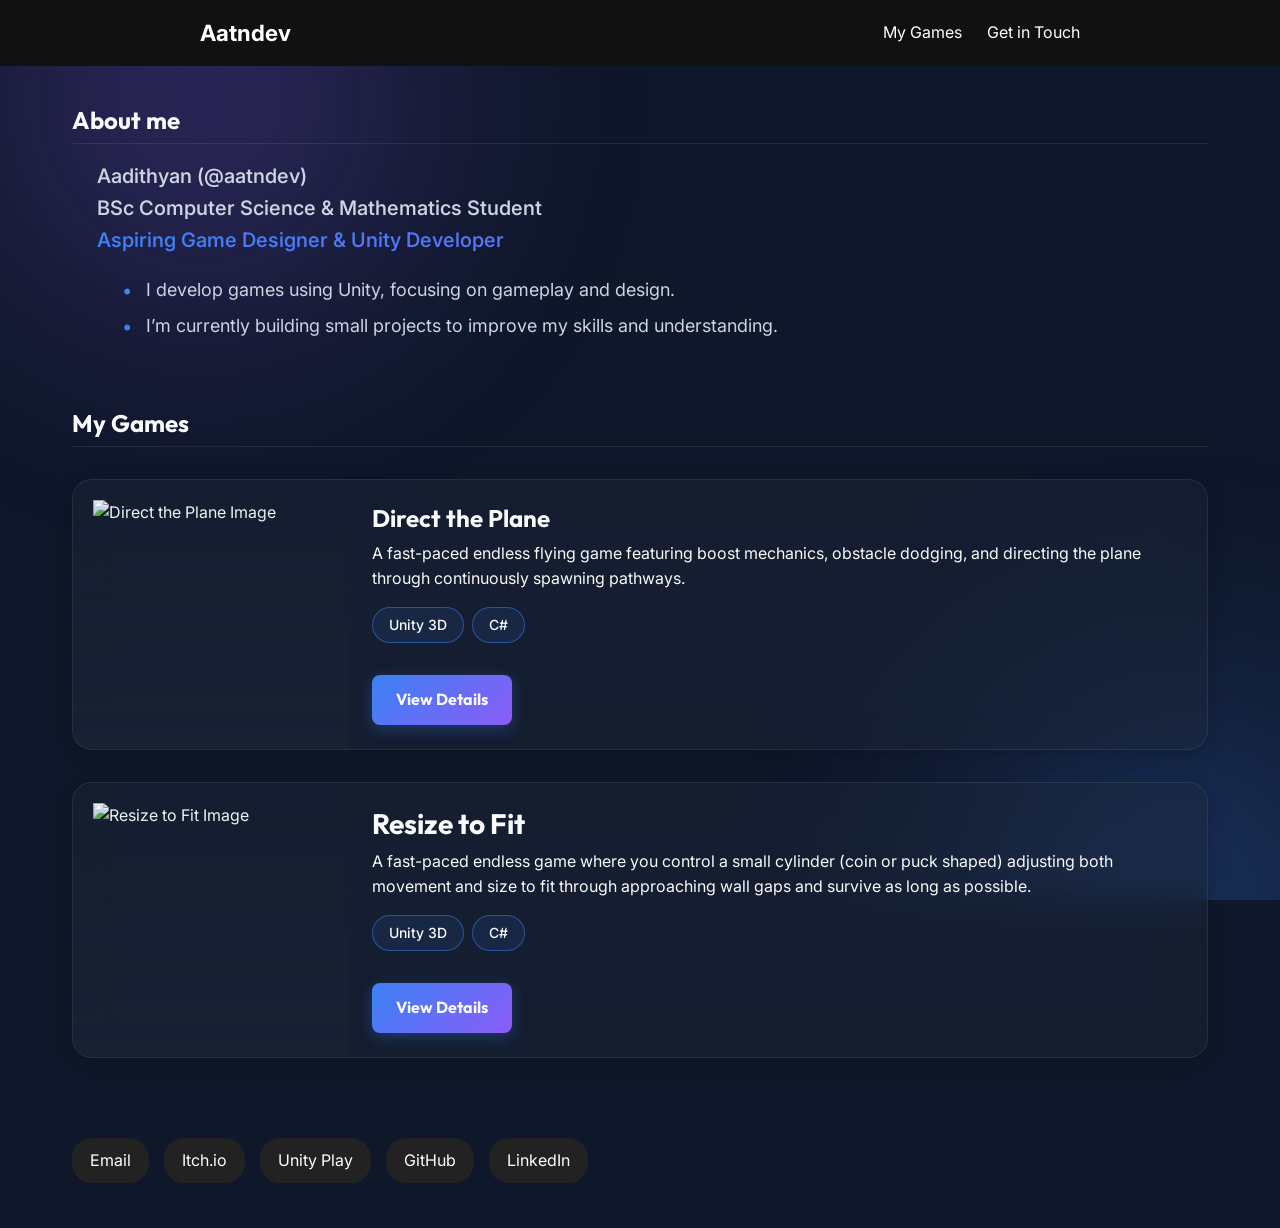
==== index.html @ 34a84b23 "Removed jam Details;" ====
<!DOCTYPE html>
<html lang="en">

<head>
    <meta charset="UTF-8">
    <meta name="viewport" content="width=device-width, initial-scale=1.0">
    <title>Aadithyan (aatndev) Portfolio</title>
    <link rel="preconnect" href="https://fonts.googleapis.com">
    <link rel="preconnect" href="https://fonts.gstatic.com" crossorigin>
    <link
        href="https://fonts.googleapis.com/css2?family=Inter:wght@300;400;500&family=Outfit:wght@500;700;800&display=swap"
        rel="stylesheet">
    <link rel="stylesheet" href="style.css">
</head> 

<body>
    <div class="background-effects">
        <div class="glow-orb orb-1"></div>
        <div class="glow-orb orb-2"></div>
    </div>    
    <!--
    <div class="tabs">
        <a href="#me" class="logo">Aatndev</a>
        <a href="#mygames" class="tab"><label>My Games</label></a>
        <a href="#contact" class="tab"><label>Get in Touch</label></a>
    </div> 
    -->
    <!--<a href="#collabgames" class="tab"><label>Collab Games</label></a>-->

    <nav class="navbar">
        <a href="#me" class="logo">Aatndev</a>

        <div class="menu" id="menu">
            <a href="#mygames">My Games</a>
            <a href="#contact">Get in Touch</a>
        </div>

        <button class="hamburger" id="hamburger">
            ☰
        </button>
    </nav>

    <main class="container">
        <section class = "section-part fade-in delay-1" id="me">
            <h2 class="section-heading">About me</h2>
            <p class="intro-text">Aadithyan (@aatndev)</p>
            <p class="intro-text">BSc Computer Science & Mathematics Student</p>
            <p class="intro-text gradient_purplish">
                <a href="#mygames" style="text-decoration: none;">
                    Aspiring Game Designer & Unity Developer
                </a>&emsp;
            </p>
            <ul class = "text-desc styled-list">
                <li>I develop games using Unity, focusing on gameplay and design.<br>
                </li>
                <li>I’m currently building small projects to improve my skills and understanding.
                </li>
            </ul>
        </section>
        <section class="section-part fade-in delay-1">
            <h2 class="section-heading" id = "mygames">My Games</h2>
            <div class="games-grid">
                <!--Direct the Plane-->
                <div class="game-card">
                    <div class="card-image-wrapper">
                        <img src="https://img.itch.zone/aW1hZ2UvNDA1MDI3NS8yNDE1NDUyMy5wbmc=/original/lkAWi2.png"
                            alt="Direct the Plane Image" class="card-image">
                        <div class="card-overlay"></div>
                    </div>
                    <div class="card-content">
                        <h3 class="game-title">Direct the Plane</h3>
                        <div class="game-description">A fast-paced endless flying game featuring boost mechanics, obstacle dodging, and directing the plane through continuously spawning pathways.
                        <div class="round-tags" style="margin-top: 15px;">
                            <span class="tag">Unity 3D</span>
                            <span class="tag">C#</span>
                        </div></div>
                        <a href="direct-the-plane.html" class="btn btn-primary">View Details</a>
                    </div>
                </div>

                <!--Resize To Fit-->
                <div class="game-card">
                    <div class="card-image-wrapper">
                        <img src="https://img.itch.zone/aW1nLzI3ODY3NTkxLnBuZw==/315x250%23c/xZYvqr.png"
                            alt="Resize to Fit Image" class="card-image">
                        <div class="card-overlay"></div>
                    </div>
                    <div class="card-content">

                        <div class = "game-title"> <!--game jam title-->
                            <h3>Resize to Fit</h3>
                            <!-- <span> Game Jam </span> -->
                        </div>

                        <div class="game-description">A fast-paced endless game 
                            where you control a small cylinder (coin or puck shaped) adjusting 
                            both movement and size to fit through approaching wall gaps and 
                            survive as long as possible.
                        <div class="round-tags" style="margin-top: 15px;">
                            <span class="tag">Unity 3D</span>
                            <span class="tag">C#</span>
                        </div>
                    </div>
                        <a href="resize-to-fit.html" class="btn btn-primary">View Details</a>
                    </div>
                </div>
                
                <!-- Code Snippet Guess -->
                <!--
                <div class="game-card">
                    <div class="card-image-wrapper">
                        
                        <img src="https://img.itch.zone/aW1nLzIyNzA4Mjg3LnBuZw==/315x250%23c/N5Pue4.png""
                            alt="Code Snippet Guess Logo" class="card-image">
                        <div class="card-overlay"></div>
                    </div>
                    <div class="card-content">
                        <h3 class="game-title">Code Snippet Guess</h3>
                        <div class="game-description">Guess the correct programming language from a given snippet of code.
                        <div class="round-tags">
                            <span class="tag">Twinery 2</span>
                            <span class="tag">CSS</span>
                        </div></div>
                        <a href="code-snippet-guess.html" class="btn btn-primary">View Details</a>
                    </div>
                </div>-->
            </div>
        </section>

        <!--Support-->
        <section id="contact" class="section-part contact-part">
            <div class="contact-links">
                <a href="https://mail.google.com/mail/?view=cm&to=ksaadithyan@gmail.com" 
                target="_blank" class="contact-item">
                Email
                </a>

                <a href="https://aatndev.itch.io" target="_blank" class="contact-item">
                Itch.io
                </a>

                <a href="https://play.unity.com/en/user/acd63bea-1da4-46cb-be7e-2c6eb3f39e58" 
                target="_blank" class="contact-item">
                Unity Play
                </a>

                <a href="https://github.com/aatndev" target="_blank" class="contact-item">
                GitHub
                </a>

                <a href="https://linkedin.com/in/aatndev" target="_blank" class="contact-item">
                LinkedIn
                </a>
            </div>
        </section>
    </main>
    <script src="script.js"></script>
</body>

</html>
---- style.css ----
:root {
        /* colors */
        --bg-base: #0f172a;
        --bg-surface: rgba(30, 41, 59, 0.4);
        --bg-surface-hover: rgba(30, 41, 59, 0.7);
        --text-primary: #f8fafc;
        --text-secondary: #cbd5e1;
        --accent-primary: #3b82f6;
        --accent-secondary: #8b5cf6;
        --accent-glow: rgba(59, 130, 246, 0.5);

        /* Layout & UI Elements */
        --border-glass: rgba(255, 255, 255, 0.08);
        --border-glass-hover: rgba(255, 255, 255, 0.15);
        --radius-lg: 20px;
        --radius-md: 12px;
        --radius-sm: 8px;
        --shadow-subtle: 0 4px 20px rgba(0, 0, 0, 0.2);
        --shadow-glow: 0 0 25px var(--accent-glow);

        /* fonts */
        --font-heading: 'Outfit', sans-serif;
        --font-body: 'Inter', sans-serif;

        /* animations */
        --transition-fast: 0.2s cubic-bezier(0.4, 0, 0.2, 1);
        --transition-smooth: 0.4s cubic-bezier(0.16, 1, 0.3, 1);
    }

    * {
        margin: 0;
        padding: 0;
        box-sizing: border-box;
    }

    html {
        scroll-behavior: smooth;
    }

    body {
        font-family: var(--font-body);
        background-color: var(--bg-base);
        color: var(--text-primary);
        line-height: 1.6;
        overflow-x: hidden;
        position: relative;
        min-height: 100vh;
    }

    /* Dynamic Background Elements */
    .background-effects {
        position: fixed;
        top: 0;
        left: 0;
        width: 100vw;
        height: 100vh;
        z-index: -1;
        overflow: hidden;
    }

    .glow-orb {
        position: absolute;
        width: 600px;
        height: 600px;
        border-radius: 50%;
        filter: blur(120px);
        opacity: 0.4;
        animation: float 20s infinite alternate;
    }

    .orb-1 {
        top: -200px;
        left: -100px;
        background: radial-gradient(circle, var(--accent-secondary), transparent 70%);
    }

    .orb-2 {
        bottom: -300px;
        right: -200px;
        background: radial-gradient(circle, var(--accent-primary), transparent 70%);
        animation-delay: -10s;
    }

    @keyframes float {
        0% {
            transform: translate(0, 0);
        }

        100% {
            transform: translate(100px, 50px);
        }
    }

/*Note: padding: height width*/

    /* Typography */
    h1,
    h2,
    h3 {
        font-family: var(--font-heading);
        line-height: 1.2;
    }

    p {
        color: var(--text-secondary);
    }

    .highlight {
        font-weight: 700;
    }

    /* old tabs */
    .tabs {
        position: fixed;
        top: 0;
        width: 100%;
        z-index: 100;
        padding: 20px 170px;
        background-color: #000000aa;
    }
    
    .tab {
        color: white;
        text-decoration: none;
        transition: 0.3s;
    }

    .tabs input {
        display: none;
    }

    .tabs label {
        padding: 10px;
        cursor: pointer;
    }

    /* new tabs */
    .navbar {
        display: flex;
        justify-content: space-between;
        align-items: center;

        padding: 15px 200px;
        background: #111;
        
    }

    .logo {
        color: white;
        text-decoration: none;
        font-size: 1.4rem;
        font-weight: bold;
    }

    .menu {
        display: flex;
        gap: 25px;
    }

    .menu a {
        color: white;
        text-decoration: none;
    }

    .hamburger {
        display: none;
        background: none;
        border: none;
        color: white;
        font-size: 2rem;
        cursor: pointer;
    }

    /* container */
    .container {
        max-width: 1200px;
        margin: 0 auto;
        padding: 0 32px; /*padding: height width*/
        margin-bottom: 25px;
    }

    /* section parts */
    .section-part {
        padding-top: 40px;
        padding-bottom: 20px;
    }

    .section-heading {
        font-size: 24px;
        margin-bottom: 16px;
        padding-bottom: 8px;
        border-bottom: 1px solid var(--border-glass);
    }
    
    /* intro-text */
    .intro-text {
        font-size: 20px;
        font-weight: 550;
        max-width: 1200px;
        margin-left: 25px;
    }

    /* description text */
    .text-desc {
        font-size: 18px;
        font-weight: 400;
        max-width: 1200px;
        margin-left: 50px;
        margin-top: 20px;
    }

    /* gradient styles and link */
    .gradient_purplish{
        background: linear-gradient(135deg, var(--accent-primary), var(--accent-secondary));
        -webkit-background-clip: text;
        background-clip: text;
        -webkit-text-fill-color: transparent;
        color: transparent;
    }

    .gradient_purplish a{
        text-decoration: none;
    }

    /* Grid System */
    .games-grid {
        display: grid;
        grid-template-columns: 1fr;
        /*grid-template-columns: repeat(auto-fill, minmax(700px, 1fr));
        */
        gap: 32px;
        margin-top: 32px;
    }

    /* Game Card (Glassmorphism) */
    .game-card {
        background: var(--bg-surface);
        border: 1px solid var(--border-glass);
        border-radius: var(--radius-lg);
        overflow: hidden;
        backdrop-filter: blur(20px);
        -webkit-backdrop-filter: blur(20px);
        box-shadow: var(--shadow-subtle);
        transition: all var(--transition-smooth);
        display: flex;
        flex-direction: row;
        height: 100%;
    }

    .game-card:hover {
        transform: translateY(-8px);
        border-color: var(--border-glass-hover);
        box-shadow: 0 12px 30px rgba(0, 0, 0, 0.4), 0 0 15px rgba(59, 130, 246, 0.1);
    }

    .card-image-wrapper {
        position: relative;
        height: auto;
        overflow: hidden;
        width: 275px;
        padding: 20px 20px;
        flex-shrink: 0;
    }

    .card-image {
        width: 100%;
        height: 100%;
        object-fit: contain;
        object-position: center;
        transition: transform var(--transition-smooth);
        display: block;
    }

    /* animation and effects */
    .card-image-wrapper::after {
        content: '';
        position: absolute;
        top: 0;
        left: -150%;
        width: 50%;
        height: 100%;
        background: linear-gradient(to right, rgba(255, 255, 255, 0), rgba(255, 255, 255, 0.15), rgba(255, 255, 255, 0));
        transform: skewX(-25deg);
        transition: 0s;
    }

    .game-card:hover .card-image {
        transform: scale(1.05);
    }

    .game-card:hover .card-image-wrapper::after {
        left: 200%;
        transition: 0.8s ease-in-out;
    }

    /*cards*/
    /* inside pfp */
    .card-overlay {
        position: absolute;
        inset: 0;
        background: linear-gradient(to bottom, transparent, var(--bg-surface));
        opacity: 0.8;
    }

    .card-content {
        padding: 24px;
        display: flex;
        flex-direction: column;
        flex-grow: 1;
    }

    .game-jam-title{
        display: flex;
        align-items: center;
        gap: 12px;
        flex-wrap: wrap;
    }
    .game-jam-title span{
        background-color: #e0733c74;
        color: white;
        font-size: 0.7rem;
        font-weight: 600;
        padding: 4px 12px;
        border-radius: 20px;
        white-space: nowrap;
        letter-spacing: 0.5px;

        margin-left: auto;
    }

    .game-title {
        font-size: 24px;
        margin-bottom: 8px;
    }

    .game-description {
        margin-bottom: 32px;
        flex-grow: 1;
    }

    /* Contact */
    .contact-links {
        display: flex;
        flex-wrap: wrap;
        gap: 15px;
    }

    .contact-item {
        padding: 10px 18px;
        background: #222;
        color: white;
        text-decoration: none;
        border-radius: 20px;
        transition: 0.3s;
    }

    .contact-item:hover {
        background: #1502471f;
        color: white;
    }

    .contact-part {
        padding-top: 60px;
    }

    /* tags */
    .round-tags {
        display: flex;
        flex-wrap: wrap;
        gap: 8px;
    }

    .tag {
        background: rgba(59, 130, 246, 0.1);
        color: var(--text-primary);
        border: 1px solid var(--accent-glow);
        padding: 6px 16px;
        border-radius: 999px;
        font-size: 14px;
        font-weight: 500;
    }

    /* list */
    .styled-list {
        list-style-type: none;
    }

    .styled-list li {
        margin-bottom: 8px;
        padding-left: 24px;
        position: relative;
        color: var(--text-secondary);
    }

    .styled-list li::before {
        content: "•";
        color: var(--accent-primary);
        position: absolute;
        left: 0;
        font-size: 19px;
        line-height: inherit;
    }

    /* Buttons */
    .card-content .btn {
        align-self: flex-start;
    }

    .btn {
        display: inline-flex;
        align-items: center;
        gap: 8px;
        padding: 12px 24px;
        border-radius: var(--radius-sm);
        font-family: var(--font-heading);
        font-weight: 700;
        text-decoration: none;
        transition: all var(--transition-fast);
        cursor: pointer;
        border: none;
        font-size: 16px;
    }

    .btn-primary {
        background: linear-gradient(135deg, var(--accent-primary), var(--accent-secondary));
        color: var(--text-primary);
        box-shadow: 0 4px 15px rgba(59, 130, 246, 0.3);
    }

    .btn-transparent {
        background: rgba(255, 255, 255, 0.08);
        backdrop-filter: blur(12px);
        -webkit-backdrop-filter: blur(12px);

        color: var(--text-primary);

        border: 1px solid rgba(255, 255, 255, 0.18);

        box-shadow: 0 4px 20px rgba(0, 0, 0, 0.2);
    }

    .btn-transparent:hover {
        transform: translateY(-2px);
        background: rgba(255, 255, 255, 0.12);
        border-color: rgba(255, 255, 255, 0.3);
        box-shadow: 0 8px 30px rgba(0, 0, 0, 0.3);
    }

    .btn-primary:hover {
        transform: translateY(-2px);
        box-shadow: var(--shadow-glow);
    }

    .btn-outline {
        background: rgba(255, 255, 255, 0.05);
        color: var(--text-primary);
        border: 1px solid var(--border-glass);
        backdrop-filter: blur(10px);
    }

    .btn-outline:hover {
        background: rgba(255, 255, 255, 0.1);
        transform: translateX(-4px);
        /* specialized for back button hover */
        border-color: var(--border-glass-hover);
    }

    /* next */
    .header {
        padding: 150px 0 64px;
        text-align: left;
    }

    /* Detail Page Specifics */
    .nav-bar {
        margin-bottom: 48px;
    }

    .page-title {
        font-size: 32px;
        font-weight: 800;
        margin-right: 25px;
        letter-spacing: -1px;
    }
    
    .page-content {
    padding-top: 48px;
    padding-bottom: 80px;
    }

    .detail-header {
        display: flex;
        justify-content: space-between;
        align-items: center;
        margin-bottom: 48px;
        flex-wrap: wrap;
        gap: 24px;
    }

    .detail-title {
        font-size: 56px;
        margin-bottom: 0;
    }
    
    .header-actions{
        display: flex;
        gap: 16px;
    }

    .glass-panel {
        background: var(--bg-surface);
        border: 1px solid var(--border-glass);
        border-radius: var(--radius-lg);
        padding: 32px;
        backdrop-filter: blur(20px);
        -webkit-backdrop-filter: blur(20px);
        box-shadow: var(--shadow-subtle);
    }

    .gameplay-media {
        padding: 16px;
        margin-bottom: 48px;
    }

    .media-container {
        width: 640px;
        border-radius: var(--radius-md);
        aspect-ratio: 16 / 9;
        overflow: hidden;
        position: relative;
        margin: 0 auto;
    }

    .media-container iframe {
        position: absolute;
        top: 0;
        left: 0;
        width: 100%;
        height: 100%;
        border: 0;
    }

    .full-media {
        width: 100%;
        height: auto;
        object-fit: contain;
        display: block;
    }

    .details-grid {
        display: grid;
        gap: 32px;
        grid-template-columns: repeat(auto-fit, minmax(700px, 1fr));
    }

    /* Animations */
    .fade-in {
        opacity: 0;
        transform: translateY(20px);
        transition: opacity 0.8s cubic-bezier(0.16, 1, 0.3, 1), transform 0.8s cubic-bezier(0.16, 1, 0.3, 1);
    }

    .fade-in.visible {
        opacity: 1;
        transform: translateY(0);
    }

    .delay-1 {
        transition-delay: 0.2s;
    }

    /* Responsive */
@media (max-width: 768px) {

    /* 🔝 Fix top tabs bar */
    .tabs {
        padding: 12px 20px; /* reduce side padding */
        display: flex;
        flex-wrap: wrap;
        gap: 10px;
        align-items: center;
    }

    .tab{
        display: flex;
        align-items: center;
    }

    .tabs label {
        padding: 6px 8px;
        font-size: 14px;
    }
/**/
    .navbar {
        padding: 12px 30px; 
    }
    .hamburger {
        display: block;
    }

    .menu {
        display: none;

        position: absolute;
        top: 70px;
        right: 20px;

        flex-direction: column;

        background: #222;
        padding: 15px;
        border-radius: 10px;
    }

    .menu.active {
        display: flex;
    }
/**/

    /* 📦 Container spacing */
    .container {
        padding: 0 16px;
    }

    /* 🧱 Game card: horizontal → vertical */
    .game-card {
        flex-direction: column;
    }

    /* 🖼 Image full width */
    .card-image-wrapper {
        width: 100%;
        height: auto;
        padding: 16px;
    }

    .card-image {
        object-fit: contain;
    }

    /* 📝 Content spacing */
    .card-content {
        padding: 16px;
    }

    .game-title {
        font-size: 20px;
    }

    .game-description {
        margin-bottom: 20px;
        font-size: 14px;
    }

    /* 🔤 Headings */
    .page-title {
        font-size: 24px;
        font-weight: 600;
        margin-right: 0px;
        letter-spacing: 0px;
    }

    .intro-text {
        font-size: 16px;
        margin-left: 0;
    }

    .text-desc {
        font-size: 16px;
        margin-left: 0;
    }

    .header {
        padding: 48px 0 24px;
    }

    .detail-title {
        font-size: 28px;
    }

    /* 📊 Grids */
    .games-grid {
        grid-template-columns: 1fr;
        gap: 20px;
    }

    .details-grid {
        grid-template-columns: 1fr;
    }

    /* 🧩 Buttons */
    .btn {
        font-size: 14px;
        padding: 10px 16px;
    }

    /*round*/
    .long-round {
        border-radius: px;
    }
}
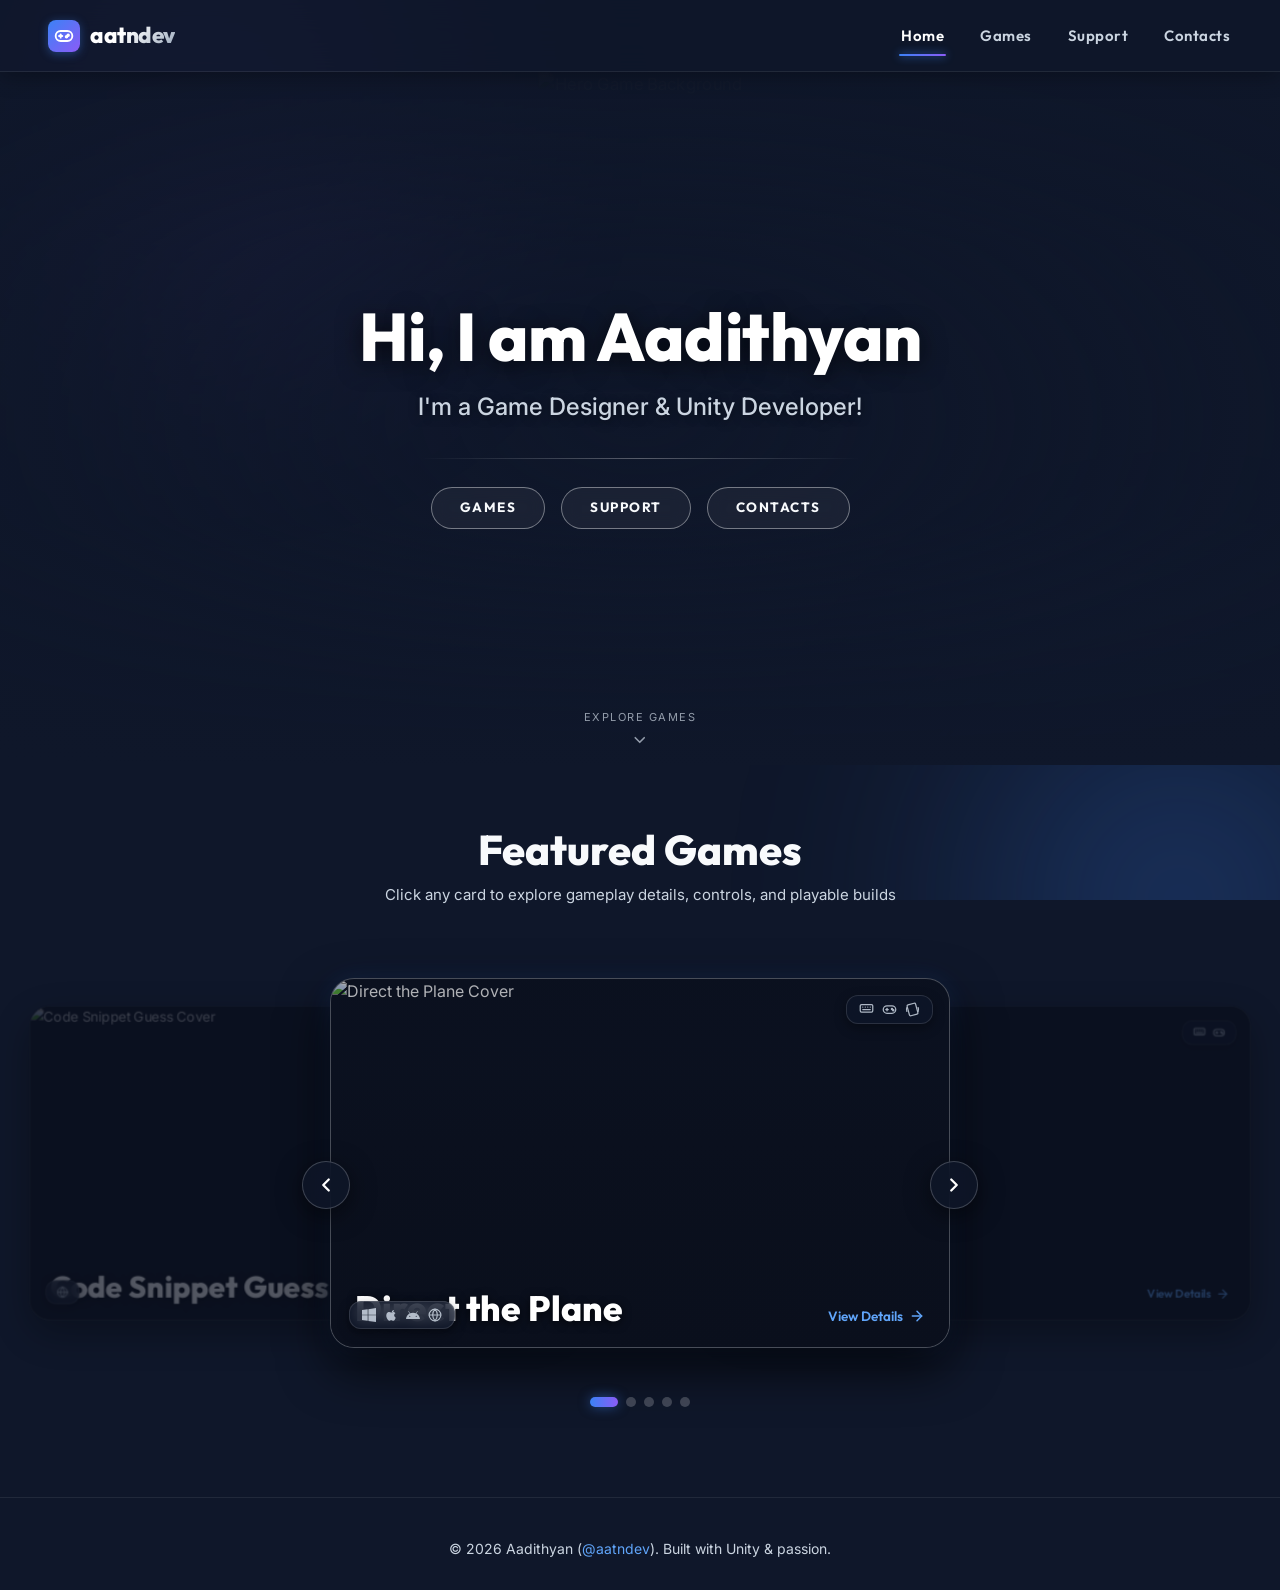
==== commit c13efa53: "Repolished website version;" ====
--- a/index.html
+++ b/index.html
@@ -4,156 +4,417 @@
 <head>
     <meta charset="UTF-8">
     <meta name="viewport" content="width=device-width, initial-scale=1.0">
-    <title>Aadithyan (aatndev) Portfolio</title>
+    <title>Aadithyan (@aatndev) — Game Designer & Developer Portfolio</title>
     <link rel="preconnect" href="https://fonts.googleapis.com">
     <link rel="preconnect" href="https://fonts.gstatic.com" crossorigin>
     <link
-        href="https://fonts.googleapis.com/css2?family=Inter:wght@300;400;500&family=Outfit:wght@500;700;800&display=swap"
+        href="https://fonts.googleapis.com/css2?family=Inter:wght@300;400;500;600&family=Outfit:wght@500;600;700;800;900&display=swap"
         rel="stylesheet">
     <link rel="stylesheet" href="style.css">
-</head> 
+</head>
 
 <body>
+    <!-- Background Ambient Glow Orbs -->
     <div class="background-effects">
         <div class="glow-orb orb-1"></div>
         <div class="glow-orb orb-2"></div>
-    </div>    
-    <!--
-    <div class="tabs">
-        <a href="#me" class="logo">Aatndev</a>
-        <a href="#mygames" class="tab"><label>My Games</label></a>
-        <a href="#contact" class="tab"><label>Get in Touch</label></a>
-    </div> 
-    -->
-    <!--<a href="#collabgames" class="tab"><label>Collab Games</label></a>-->
-
-    <nav class="navbar">
-        <a href="#me" class="logo">Aatndev</a>
-
-        <div class="menu" id="menu">
-            <a href="#mygames">My Games</a>
-            <a href="#contact">Get in Touch</a>
-        </div>
-
-        <button class="hamburger" id="hamburger">
-            ☰
-        </button>
-    </nav>
-
-    <main class="container">
-        <section class = "section-part fade-in delay-1" id="me">
-            <h2 class="section-heading">About me</h2>
-            <p class="intro-text">Aadithyan (@aatndev)</p>
-            <p class="intro-text">BSc Computer Science & Mathematics Student</p>
-            <p class="intro-text gradient_purplish">
-                <a href="#mygames" style="text-decoration: none;">
-                    Aspiring Game Designer & Unity Developer
-                </a>&emsp;
-            </p>
-            <ul class = "text-desc styled-list">
-                <li>I develop games using Unity, focusing on gameplay and design.<br>
-                </li>
-                <li>I’m currently building small projects to improve my skills and understanding.
-                </li>
-            </ul>
+    </div>
+
+    <!-- Universal Fixed Top Navigation Bar -->
+    <header>
+        <nav class="navbar" aria-label="Main Navigation">
+            <a href="index.html" class="logo" title="Back to Home">
+                <span class="logo-icon">
+                    <svg width="20" height="20" viewBox="0 0 24 24" fill="none" stroke="currentColor" stroke-width="2.2" stroke-linecap="round" stroke-linejoin="round">
+                        <line x1="6" y1="12" x2="10" y2="12"></line>
+                        <line x1="8" y1="10" x2="8" y2="14"></line>
+                        <circle cx="17" cy="11" r="1" fill="currentColor"></circle>
+                        <circle cx="15" cy="13" r="1" fill="currentColor"></circle>
+                        <rect x="2" y="6" width="20" height="12" rx="6"></rect>
+                    </svg>
+                </span>
+                <span class="logo-text">aatndev</span>
+            </a>
+
+            <div class="menu" id="menu">
+                <a href="index.html" class="active">Home</a>
+                <a href="games.html">Games</a>
+                <a href="support.html">Support</a>
+                <a href="contacts.html">Contacts</a>
+            </div>
+
+            <button class="hamburger" id="hamburger" aria-label="Toggle navigation menu" aria-expanded="false">
+                <svg width="24" height="24" viewBox="0 0 24 24" fill="none" stroke="currentColor" stroke-width="2.2" stroke-linecap="round" stroke-linejoin="round">
+                    <line x1="3" y1="6" x2="21" y2="6"></line>
+                    <line x1="3" y1="12" x2="21" y2="12"></line>
+                    <line x1="3" y1="18" x2="21" y2="18"></line>
+                </svg>
+            </button>
+        </nav>
+    </header>
+
+    <main>
+        <!-- Hero Section (Inspired by Amy Elliot's Portfolio) -->
+        <section class="hero-section" id="hero">
+            <div class="hero-bg-wrapper">
+                <img src="https://img.itch.zone/aW1hZ2UvNDA1MDI3NS8yNDE1NDUyMy5wbmc=/original/lkAWi2.png" alt="Hero Game Background" class="hero-bg-image">
+                <div class="hero-vignette"></div>
+            </div>
+
+            <div class="hero-content fade-in">
+                <h1 class="hero-title">Hi, I am Aadithyan</h1>
+                <p class="hero-subtitle">I'm a Game Designer & Unity Developer!</p>
+                <div class="hero-divider"></div>
+                <div class="hero-buttons">
+                    <a href="#mygames" class="hero-pill-btn">Games</a>
+                    <a href="support.html" class="hero-pill-btn">Support</a>
+                    <a href="contacts.html" class="hero-pill-btn">Contacts</a>
+                </div>
+            </div>
+
+            <a href="#mygames" class="hero-scroll-indicator" aria-label="Scroll down to games showcase">
+                <span>Explore Games</span>
+                <svg width="18" height="18" viewBox="0 0 24 24" fill="none" stroke="currentColor" stroke-width="2.2" stroke-linecap="round" stroke-linejoin="round">
+                    <polyline points="6 9 12 15 18 9"></polyline>
+                </svg>
+            </a>
         </section>
-        <section class="section-part fade-in delay-1">
-            <h2 class="section-heading" id = "mygames">My Games</h2>
-            <div class="games-grid">
-                <!--Direct the Plane-->
-                <div class="game-card">
-                    <div class="card-image-wrapper">
-                        <img src="https://img.itch.zone/aW1hZ2UvNDA1MDI3NS8yNDE1NDUyMy5wbmc=/original/lkAWi2.png"
-                            alt="Direct the Plane Image" class="card-image">
-                        <div class="card-overlay"></div>
-                    </div>
-                    <div class="card-content">
-                        <h3 class="game-title">Direct the Plane</h3>
-                        <div class="game-description">A fast-paced endless flying game featuring boost mechanics, obstacle dodging, and directing the plane through continuously spawning pathways.
-                        <div class="round-tags" style="margin-top: 15px;">
-                            <span class="tag">Unity 3D</span>
-                            <span class="tag">C#</span>
-                        </div></div>
-                        <a href="direct-the-plane.html" class="btn btn-primary">View Details</a>
-                    </div>
+
+        <!-- 3D Card Showcase Section (Inspired by Image 2 / Coverflow) -->
+        <section class="showcase-section fade-in" id="mygames">
+            <div class="section-header-center">
+                <h2 class="section-heading">Featured Games</h2>
+                <p class="section-subtext">Click any card to explore gameplay details, controls, and playable builds</p>
+            </div>
+
+            <div class="carousel-container">
+                <!-- Left Paddle -->
+                <button class="carousel-paddle prev" aria-label="Previous Game">
+                    <svg width="22" height="22" viewBox="0 0 24 24" fill="none" stroke="currentColor" stroke-width="2.5" stroke-linecap="round" stroke-linejoin="round">
+                        <polyline points="15 18 9 12 15 6"></polyline>
+                    </svg>
+                </button>
+
+                <!-- Carousel 3D Stage -->
+                <div class="carousel-stage">
+                    <!-- Card 1: Direct the Plane -->
+                    <a href="direct-the-plane.html" class="showcase-card active" data-index="0" title="Direct the Plane">
+                        <img src="https://img.itch.zone/aW1hZ2UvNDA1MDI3NS8yNDE1NDUyMy5wbmc=/original/lkAWi2.png" alt="Direct the Plane Cover" class="showcase-card-bg">
+                        <div class="showcase-card-overlay"></div>
+
+                        <!-- Top-Right Corner: Input Devices -->
+                        <div class="card-corner-badge badge-top-right" title="Input Controls: Keyboard & Mouse, Gamepad, Touch/Tilt">
+                            <!-- Keyboard & Mouse -->
+                            <span class="corner-icon-item" title="Keyboard & Mouse">
+                                <svg width="15" height="15" viewBox="0 0 24 24" fill="none" stroke="currentColor" stroke-width="2" stroke-linecap="round" stroke-linejoin="round">
+                                    <rect x="2" y="4" width="20" height="12" rx="2"></rect>
+                                    <line x1="6" y1="8" x2="6.01" y2="8"></line>
+                                    <line x1="10" y1="8" x2="10.01" y2="8"></line>
+                                    <line x1="14" y1="8" x2="14.01" y2="8"></line>
+                                    <line x1="18" y1="8" x2="18.01" y2="8"></line>
+                                    <line x1="6" y1="12" x2="18" y2="12"></line>
+                                </svg>
+                            </span>
+                            <!-- Gamepad -->
+                            <span class="corner-icon-item" title="Gamepad Controller">
+                                <svg width="15" height="15" viewBox="0 0 24 24" fill="none" stroke="currentColor" stroke-width="2" stroke-linecap="round" stroke-linejoin="round">
+                                    <rect x="2" y="6" width="20" height="12" rx="6"></rect>
+                                    <line x1="6" y1="12" x2="10" y2="12"></line>
+                                    <line x1="8" y1="10" x2="8" y2="14"></line>
+                                    <circle cx="16" cy="11" r="1" fill="currentColor"></circle>
+                                    <circle cx="18" cy="13" r="1" fill="currentColor"></circle>
+                                </svg>
+                            </span>
+                            <!-- Mobile Tilt / Gyro -->
+                            <span class="corner-icon-item" title="Mobile Tilt / Touch">
+                                <svg width="15" height="15" viewBox="0 0 24 24" fill="none" stroke="currentColor" stroke-width="2" stroke-linecap="round" stroke-linejoin="round">
+                                    <rect x="5" y="3" width="14" height="18" rx="2" transform="rotate(-15 12 12)"></rect>
+                                    <path d="M21 9a7 7 0 0 1 0 6"></path>
+                                    <path d="M3 15a7 7 0 0 1 0-6"></path>
+                                </svg>
+                            </span>
+                        </div>
+
+                        <!-- Bottom-Left Corner: Playable Platform Devices -->
+                        <div class="card-corner-badge badge-bottom-left" title="Platforms: Windows, Mac, Android, Web">
+                            <!-- Windows -->
+                            <span class="corner-icon-item" title="Windows">
+                                <svg width="14" height="14" viewBox="0 0 24 24" fill="currentColor">
+                                    <path d="M0 3.449L9.75 2.1v9.451H0m10.949-9.602L24 0v11.4H10.949M0 12.6h9.75v9.451L0 20.699M10.949 12.6H24V24l-12.95-1.801"/>
+                                </svg>
+                            </span>
+                            <!-- Mac Apple -->
+                            <span class="corner-icon-item" title="macOS">
+                                <svg width="14" height="14" viewBox="0 0 24 24" fill="currentColor">
+                                    <path d="M18.71 19.5c-.83 1.24-1.71 2.45-3.05 2.47-1.34.03-1.77-.79-3.29-.79-1.53 0-2 .77-3.27.82-1.31.05-2.3-1.32-3.14-2.53C4.25 17 2.94 12.45 4.7 9.39c.87-1.52 2.43-2.48 4.12-2.51 1.28-.02 2.5.87 3.29.87.78 0 2.26-1.07 3.81-.91.65.03 2.47.26 3.64 1.98-.09.06-2.17 1.28-2.15 3.81.03 3.02 2.65 4.03 2.68 4.04-.03.07-.42 1.44-1.38 2.83M15.97 6.37c.62-.75 1.04-1.8 0.92-2.85-.9.04-2 .6-2.65 1.35-.58.67-.99 1.74-.85 2.77.99.08 1.96-.52 2.58-1.27z"/>
+                                </svg>
+                            </span>
+                            <!-- Android -->
+                            <span class="corner-icon-item" title="Android">
+                                <svg width="14" height="14" viewBox="0 0 24 24" fill="currentColor">
+                                    <path d="M17.523 15.3414c-.5511 0-.9993-.4486-.9993-.9997s.4482-.9993.9993-.9993c.551 0 .9993.4482.9993.9993.0001.5511-.4483.9997-.9993.9997m-11.046 0c-.5511 0-.9993-.4486-.9993-.9997s.4482-.9993.9993-.9993c.5511 0 .9993.4482.9993.9993 0 .5511-.4482.9997-.9993.9997m11.4045-6.02l1.9973-3.4592a.416.416 0 00-.1521-.5676.416.416 0 00-.5676.1521l-2.0223 3.503C15.5902 8.411 13.8559 8.1 12 8.1s-3.5902.311-5.1368.8497L4.8409 5.4467a.4161.4161 0 00-.5677-.1521.4157.4157 0 00-.1521.5676l1.9973 3.4592C2.6889 11.1867.3432 14.6589 0 18.761h24c-.3432-4.1021-2.6889-7.5743-6.1185-9.4396"/>
+                                </svg>
+                            </span>
+                            <!-- Web Browser -->
+                            <span class="corner-icon-item" title="Play in Browser">
+                                <svg width="14" height="14" viewBox="0 0 24 24" fill="none" stroke="currentColor" stroke-width="2" stroke-linecap="round" stroke-linejoin="round">
+                                    <circle cx="12" cy="12" r="10"></circle>
+                                    <line x1="2" y1="12" x2="22" y2="12"></line>
+                                    <path d="M12 2a15.3 15.3 0 0 1 4 10 15.3 15.3 0 0 1-4 10 15.3 15.3 0 0 1-4-10 15.3 15.3 0 0 1 4-10z"></path>
+                                </svg>
+                            </span>
+                        </div>
+
+                        <!-- Card Content Header -->
+                        <div class="showcase-card-content">
+                            <div class="showcase-card-header">
+                                <h3 class="showcase-card-title">Direct the Plane</h3>
+                                <span class="showcase-card-action">
+                                    View Details
+                                    <svg width="16" height="16" viewBox="0 0 24 24" fill="none" stroke="currentColor" stroke-width="2.2" stroke-linecap="round" stroke-linejoin="round">
+                                        <line x1="5" y1="12" x2="19" y2="12"></line>
+                                        <polyline points="12 5 19 12 12 19"></polyline>
+                                    </svg>
+                                </span>
+                            </div>
+                        </div>
+                    </a>
+
+                    <!-- Card 2: Resize to Fit -->
+                    <a href="resize-to-fit.html" class="showcase-card next" data-index="1" title="Resize to Fit">
+                        <img src="https://img.itch.zone/aW1nLzI3ODY3NTkxLnBuZw==/original/1wU5yC.png" alt="Resize to Fit Cover" class="showcase-card-bg">
+                        <div class="showcase-card-overlay"></div>
+
+                        <!-- Top-Right Corner: Input Devices -->
+                        <div class="card-corner-badge badge-top-right" title="Input Controls: Keyboard & Mouse, Gamepad">
+                            <!-- Keyboard & Mouse -->
+                            <span class="corner-icon-item" title="Keyboard & Mouse">
+                                <svg width="15" height="15" viewBox="0 0 24 24" fill="none" stroke="currentColor" stroke-width="2" stroke-linecap="round" stroke-linejoin="round">
+                                    <rect x="2" y="4" width="20" height="12" rx="2"></rect>
+                                    <line x1="6" y1="8" x2="6.01" y2="8"></line>
+                                    <line x1="10" y1="8" x2="10.01" y2="8"></line>
+                                    <line x1="14" y1="8" x2="14.01" y2="8"></line>
+                                    <line x1="18" y1="8" x2="18.01" y2="8"></line>
+                                    <line x1="6" y1="12" x2="18" y2="12"></line>
+                                </svg>
+                            </span>
+                            <!-- Gamepad -->
+                            <span class="corner-icon-item" title="Gamepad Controller">
+                                <svg width="15" height="15" viewBox="0 0 24 24" fill="none" stroke="currentColor" stroke-width="2" stroke-linecap="round" stroke-linejoin="round">
+                                    <rect x="2" y="6" width="20" height="12" rx="6"></rect>
+                                    <line x1="6" y1="12" x2="10" y2="12"></line>
+                                    <line x1="8" y1="10" x2="8" y2="14"></line>
+                                    <circle cx="16" cy="11" r="1" fill="currentColor"></circle>
+                                    <circle cx="18" cy="13" r="1" fill="currentColor"></circle>
+                                </svg>
+                            </span>
+                        </div>
+
+                        <!-- Bottom-Left Corner: Playable Platform Devices -->
+                        <div class="card-corner-badge badge-bottom-left" title="Platforms: Windows, Web">
+                            <!-- Windows -->
+                            <span class="corner-icon-item" title="Windows">
+                                <svg width="14" height="14" viewBox="0 0 24 24" fill="currentColor">
+                                    <path d="M0 3.449L9.75 2.1v9.451H0m10.949-9.602L24 0v11.4H10.949M0 12.6h9.75v9.451L0 20.699M10.949 12.6H24V24l-12.95-1.801"/>
+                                </svg>
+                            </span>
+                            <!-- Web Browser -->
+                            <span class="corner-icon-item" title="Play in Browser">
+                                <svg width="14" height="14" viewBox="0 0 24 24" fill="none" stroke="currentColor" stroke-width="2" stroke-linecap="round" stroke-linejoin="round">
+                                    <circle cx="12" cy="12" r="10"></circle>
+                                    <line x1="2" y1="12" x2="22" y2="12"></line>
+                                    <path d="M12 2a15.3 15.3 0 0 1 4 10 15.3 15.3 0 0 1-4 10 15.3 15.3 0 0 1-4-10 15.3 15.3 0 0 1 4-10z"></path>
+                                </svg>
+                            </span>
+                        </div>
+
+                        <!-- Card Content Header -->
+                        <div class="showcase-card-content">
+                            <div class="showcase-card-header">
+                                <h3 class="showcase-card-title">Resize to Fit</h3>
+                                <span class="showcase-card-action">
+                                    View Details
+                                    <svg width="16" height="16" viewBox="0 0 24 24" fill="none" stroke="currentColor" stroke-width="2.2" stroke-linecap="round" stroke-linejoin="round">
+                                        <line x1="5" y1="12" x2="19" y2="12"></line>
+                                        <polyline points="12 5 19 12 12 19"></polyline>
+                                    </svg>
+                                </span>
+                            </div>
+                        </div>
+                    </a>
+
+                    <!-- Card 3: Fit the Window -->
+                    <a href="fit-the-window.html" class="showcase-card hidden-right" data-index="2" title="Fit the Window">
+                        <img src="https://img.itch.zone/aW1nLzI4NjIxODY3LnBuZw==/original/yyqaSf.png" alt="Fit the Window Cover" class="showcase-card-bg">
+                        <div class="showcase-card-overlay"></div>
+
+                        <!-- Top-Right Corner: Input Devices -->
+                        <div class="card-corner-badge badge-top-right" title="Input Controls: Mouse Only">
+                            <!-- Mouse Only -->
+                            <span class="corner-icon-item" title="Mouse Only (Move & Scroll to Scale)">
+                                <svg width="15" height="15" viewBox="0 0 24 24" fill="none" stroke="currentColor" stroke-width="2" stroke-linecap="round" stroke-linejoin="round">
+                                    <rect x="5" y="2" width="14" height="20" rx="7"></rect>
+                                    <line x1="12" y1="6" x2="12" y2="10"></line>
+                                </svg>
+                            </span>
+                        </div>
+
+                        <!-- Bottom-Left Corner: Playable Platform Devices -->
+                        <div class="card-corner-badge badge-bottom-left" title="Platforms: Web Browser, PC">
+                            <!-- Windows -->
+                            <span class="corner-icon-item" title="Windows">
+                                <svg width="14" height="14" viewBox="0 0 24 24" fill="currentColor">
+                                    <path d="M0 3.449L9.75 2.1v9.451H0m10.949-9.602L24 0v11.4H10.949M0 12.6h9.75v9.451L0 20.699M10.949 12.6H24V24l-12.95-1.801"/>
+                                </svg>
+                            </span>
+                            <!-- Web Browser -->
+                            <span class="corner-icon-item" title="Play in Browser">
+                                <svg width="14" height="14" viewBox="0 0 24 24" fill="none" stroke="currentColor" stroke-width="2" stroke-linecap="round" stroke-linejoin="round">
+                                    <circle cx="12" cy="12" r="10"></circle>
+                                    <line x1="2" y1="12" x2="22" y2="12"></line>
+                                    <path d="M12 2a15.3 15.3 0 0 1 4 10 15.3 15.3 0 0 1-4 10 15.3 15.3 0 0 1-4-10 15.3 15.3 0 0 1 4-10z"></path>
+                                </svg>
+                            </span>
+                        </div>
+
+                        <!-- Card Content Header -->
+                        <div class="showcase-card-content">
+                            <div class="showcase-card-header">
+                                <h3 class="showcase-card-title">Fit the Window</h3>
+                                <span class="showcase-card-action">
+                                    View Details
+                                    <svg width="16" height="16" viewBox="0 0 24 24" fill="none" stroke="currentColor" stroke-width="2.2" stroke-linecap="round" stroke-linejoin="round">
+                                        <line x1="5" y1="12" x2="19" y2="12"></line>
+                                        <polyline points="12 5 19 12 12 19"></polyline>
+                                    </svg>
+                                </span>
+                            </div>
+                        </div>
+                    </a>
+
+                    <!-- Card 4: Save your Time -->
+                    <a href="save-your-time.html" class="showcase-card hidden-right" data-index="3" title="Save your Time">
+                        <div class="showcase-card-bg" style="background: radial-gradient(circle at center, #95945c 0%, #303020 50%, #10100a 100%); display: flex; align-items: center; justify-content: center;">
+                            <svg width="90" height="90" viewBox="0 0 24 24" fill="none" stroke="rgba(255, 255, 255, 0.25)" stroke-width="1.5" stroke-linecap="round" stroke-linejoin="round">
+                                <circle cx="12" cy="12" r="10"></circle>
+                                <polyline points="12 6 12 12 16 14"></polyline>
+                            </svg>
+                        </div>
+                        <div class="showcase-card-overlay"></div>
+
+                        <!-- Top-Right Corner: Input Devices -->
+                        <div class="card-corner-badge badge-top-right" title="Input Controls: Keyboard & Mouse">
+                            <span class="corner-icon-item" title="Keyboard & Mouse">
+                                <svg width="15" height="15" viewBox="0 0 24 24" fill="none" stroke="currentColor" stroke-width="2" stroke-linecap="round" stroke-linejoin="round">
+                                    <rect x="2" y="4" width="20" height="12" rx="2"></rect>
+                                    <line x1="6" y1="8" x2="6.01" y2="8"></line>
+                                    <line x1="10" y1="8" x2="10.01" y2="8"></line>
+                                    <line x1="14" y1="8" x2="14.01" y2="8"></line>
+                                    <line x1="18" y1="8" x2="18.01" y2="8"></line>
+                                    <line x1="6" y1="12" x2="18" y2="12"></line>
+                                </svg>
+                            </span>
+                        </div>
+
+                        <!-- Bottom-Left Corner: Playable Platform Devices -->
+                        <div class="card-corner-badge badge-bottom-left" title="Platforms: Web Browser (HTML5)">
+                            <span class="corner-icon-item" title="Play in Browser">
+                                <svg width="14" height="14" viewBox="0 0 24 24" fill="none" stroke="currentColor" stroke-width="2" stroke-linecap="round" stroke-linejoin="round">
+                                    <circle cx="12" cy="12" r="10"></circle>
+                                    <line x1="2" y1="12" x2="22" y2="12"></line>
+                                    <path d="M12 2a15.3 15.3 0 0 1 4 10 15.3 15.3 0 0 1-4 10 15.3 15.3 0 0 1-4-10 15.3 15.3 0 0 1 4-10z"></path>
+                                </svg>
+                            </span>
+                        </div>
+
+                        <!-- Card Content Header -->
+                        <div class="showcase-card-content">
+                            <div class="showcase-card-header">
+                                <h3 class="showcase-card-title">Save your Time</h3>
+                                <span class="showcase-card-action">
+                                    View Details
+                                    <svg width="16" height="16" viewBox="0 0 24 24" fill="none" stroke="currentColor" stroke-width="2.2" stroke-linecap="round" stroke-linejoin="round">
+                                        <line x1="5" y1="12" x2="19" y2="12"></line>
+                                        <polyline points="12 5 19 12 12 19"></polyline>
+                                    </svg>
+                                </span>
+                            </div>
+                        </div>
+                    </a>
+
+                    <!-- Card 5: Code Snippet Guess -->
+                    <a href="code-snippet-guess.html" class="showcase-card prev" data-index="4" title="Code Snippet Guess">
+                        <img src="https://img.itch.zone/aW1nLzIyNzA4Mjg3LnBuZw==/original/H32fC4.png" alt="Code Snippet Guess Cover" class="showcase-card-bg">
+                        <div class="showcase-card-overlay"></div>
+
+                        <!-- Top-Right Corner: Input Devices -->
+                        <div class="card-corner-badge badge-top-right" title="Input Controls: Keyboard & Mouse, Touch">
+                            <!-- Keyboard & Mouse -->
+                            <span class="corner-icon-item" title="Keyboard & Mouse">
+                                <svg width="15" height="15" viewBox="0 0 24 24" fill="none" stroke="currentColor" stroke-width="2" stroke-linecap="round" stroke-linejoin="round">
+                                    <rect x="2" y="4" width="20" height="12" rx="2"></rect>
+                                    <line x1="6" y1="8" x2="6.01" y2="8"></line>
+                                    <line x1="10" y1="8" x2="10.01" y2="8"></line>
+                                    <line x1="14" y1="8" x2="14.01" y2="8"></line>
+                                    <line x1="18" y1="8" x2="18.01" y2="8"></line>
+                                    <line x1="6" y1="12" x2="18" y2="12"></line>
+                                </svg>
+                            </span>
+                            <!-- Touch -->
+                            <span class="corner-icon-item" title="Touch / Screen Tap">
+                                <svg width="15" height="15" viewBox="0 0 24 24" fill="none" stroke="currentColor" stroke-width="2" stroke-linecap="round" stroke-linejoin="round">
+                                    <rect x="6" y="2" width="12" height="20" rx="2"></rect>
+                                    <circle cx="12" cy="18" r="1"></circle>
+                                    <path d="M12 10a2 2 0 1 0 0-4 2 2 0 0 0 0 4z"></path>
+                                </svg>
+                            </span>
+                        </div>
+
+                        <!-- Bottom-Left Corner: Playable Platform Devices -->
+                        <div class="card-corner-badge badge-bottom-left" title="Platforms: Web Browser">
+                            <span class="corner-icon-item" title="Play in Browser">
+                                <svg width="14" height="14" viewBox="0 0 24 24" fill="none" stroke="currentColor" stroke-width="2" stroke-linecap="round" stroke-linejoin="round">
+                                    <circle cx="12" cy="12" r="10"></circle>
+                                    <line x1="2" y1="12" x2="22" y2="12"></line>
+                                    <path d="M12 2a15.3 15.3 0 0 1 4 10 15.3 15.3 0 0 1-4 10 15.3 15.3 0 0 1-4-10 15.3 15.3 0 0 1 4-10z"></path>
+                                </svg>
+                            </span>
+                        </div>
+
+                        <!-- Card Content Header -->
+                        <div class="showcase-card-content">
+                            <div class="showcase-card-header">
+                                <h3 class="showcase-card-title">Code Snippet Guess</h3>
+                                <span class="showcase-card-action">
+                                    View Details
+                                    <svg width="16" height="16" viewBox="0 0 24 24" fill="none" stroke="currentColor" stroke-width="2.2" stroke-linecap="round" stroke-linejoin="round">
+                                        <line x1="5" y1="12" x2="19" y2="12"></line>
+                                        <polyline points="12 5 19 12 12 19"></polyline>
+                                    </svg>
+                                </span>
+                            </div>
+                        </div>
+                    </a>
                 </div>
 
-                <!--Resize To Fit-->
-                <div class="game-card">
-                    <div class="card-image-wrapper">
-                        <img src="https://img.itch.zone/aW1nLzI3ODY3NTkxLnBuZw==/315x250%23c/xZYvqr.png"
-                            alt="Resize to Fit Image" class="card-image">
-                        <div class="card-overlay"></div>
-                    </div>
-                    <div class="card-content">
-
-                        <div class = "game-title"> <!--game jam title-->
-                            <h3>Resize to Fit</h3>
-                            <!-- <span> Game Jam </span> -->
-                        </div>
-
-                        <div class="game-description">A fast-paced endless game 
-                            where you control a small cylinder (coin or puck shaped) adjusting 
-                            both movement and size to fit through approaching wall gaps and 
-                            survive as long as possible.
-                        <div class="round-tags" style="margin-top: 15px;">
-                            <span class="tag">Unity 3D</span>
-                            <span class="tag">C#</span>
-                        </div>
-                    </div>
-                        <a href="resize-to-fit.html" class="btn btn-primary">View Details</a>
-                    </div>
-                </div>
-                
-                <!-- Code Snippet Guess -->
-                <!--
-                <div class="game-card">
-                    <div class="card-image-wrapper">
-                        
-                        <img src="https://img.itch.zone/aW1nLzIyNzA4Mjg3LnBuZw==/315x250%23c/N5Pue4.png""
-                            alt="Code Snippet Guess Logo" class="card-image">
-                        <div class="card-overlay"></div>
-                    </div>
-                    <div class="card-content">
-                        <h3 class="game-title">Code Snippet Guess</h3>
-                        <div class="game-description">Guess the correct programming language from a given snippet of code.
-                        <div class="round-tags">
-                            <span class="tag">Twinery 2</span>
-                            <span class="tag">CSS</span>
-                        </div></div>
-                        <a href="code-snippet-guess.html" class="btn btn-primary">View Details</a>
-                    </div>
-                </div>-->
-            </div>
-        </section>
-
-        <!--Support-->
-        <section id="contact" class="section-part contact-part">
-            <div class="contact-links">
-                <a href="https://mail.google.com/mail/?view=cm&to=ksaadithyan@gmail.com" 
-                target="_blank" class="contact-item">
-                Email
-                </a>
-
-                <a href="https://aatndev.itch.io" target="_blank" class="contact-item">
-                Itch.io
-                </a>
-
-                <a href="https://play.unity.com/en/user/acd63bea-1da4-46cb-be7e-2c6eb3f39e58" 
-                target="_blank" class="contact-item">
-                Unity Play
-                </a>
-
-                <a href="https://github.com/aatndev" target="_blank" class="contact-item">
-                GitHub
-                </a>
-
-                <a href="https://linkedin.com/in/aatndev" target="_blank" class="contact-item">
-                LinkedIn
-                </a>
+                <!-- Right Paddle -->
+                <button class="carousel-paddle next" aria-label="Next Game">
+                    <svg width="22" height="22" viewBox="0 0 24 24" fill="none" stroke="currentColor" stroke-width="2.5" stroke-linecap="round" stroke-linejoin="round">
+                        <polyline points="9 18 15 12 9 6"></polyline>
+                    </svg>
+                </button>
+
+                <!-- Indicator Dots -->
+                <div class="carousel-dots" aria-label="Carousel pagination"></div>
             </div>
         </section>
     </main>
+
+    <!-- Global Footer -->
+    <footer style="text-align: center; padding: 40px 20px 30px; color: var(--text-secondary); font-size: 14px; border-top: 1px solid var(--border-glass);">
+        <p>© 2026 Aadithyan (<a href="https://aatndev.itch.io" target="_blank" style="color: #60a5fa; text-decoration: none;">@aatndev</a>). Built with Unity & passion.</p>
+    </footer>
+
     <script src="script.js"></script>
 </body>
 
--- a/style.css
+++ b/style.css
@@ -45,6 +45,7 @@
         overflow-x: hidden;
         position: relative;
         min-height: 100vh;
+        padding-top: 72px;
     }
 
     /* Dynamic Background Elements */
@@ -109,66 +110,118 @@
         font-weight: 700;
     }
 
-    /* old tabs */
-    .tabs {
+    /* Fixed Universal Navbar */
+    .navbar {
         position: fixed;
         top: 0;
+        left: 0;
         width: 100%;
-        z-index: 100;
-        padding: 20px 170px;
-        background-color: #000000aa;
-    }
-    
-    .tab {
-        color: white;
-        text-decoration: none;
-        transition: 0.3s;
-    }
-
-    .tabs input {
-        display: none;
-    }
-
-    .tabs label {
-        padding: 10px;
-        cursor: pointer;
-    }
-
-    /* new tabs */
-    .navbar {
+        height: 72px;
+        z-index: 1000;
         display: flex;
         justify-content: space-between;
         align-items: center;
-
-        padding: 15px 200px;
-        background: #111;
-        
+        padding: 0 48px;
+        background: rgba(15, 23, 42, 0.85);
+        backdrop-filter: blur(16px);
+        -webkit-backdrop-filter: blur(16px);
+        border-bottom: 1px solid rgba(255, 255, 255, 0.08);
+        box-shadow: 0 4px 20px rgba(0, 0, 0, 0.3);
+        transition: background 0.3s ease, padding 0.3s ease;
     }
 
     .logo {
-        color: white;
+        color: #ffffff;
         text-decoration: none;
         font-size: 1.4rem;
-        font-weight: bold;
+        font-weight: 800;
+        font-family: var(--font-heading);
+        display: inline-flex;
+        align-items: center;
+        gap: 10px;
+        letter-spacing: -0.5px;
+        transition: opacity var(--transition-fast);
+    }
+
+    .logo:hover {
+        opacity: 0.9;
+    }
+
+    .logo-icon {
+        width: 32px;
+        height: 32px;
+        border-radius: 8px;
+        background: linear-gradient(135deg, var(--accent-primary), var(--accent-secondary));
+        display: flex;
+        align-items: center;
+        justify-content: center;
+        color: #fff;
+        box-shadow: 0 2px 10px rgba(59, 130, 246, 0.4);
+    }
+
+    .logo-text {
+        background: linear-gradient(135deg, #ffffff 40%, #94a3b8 100%);
+        -webkit-background-clip: text;
+        background-clip: text;
+        -webkit-text-fill-color: transparent;
     }
 
     .menu {
         display: flex;
-        gap: 25px;
+        align-items: center;
+        gap: 32px;
+        list-style: none;
     }
 
     .menu a {
-        color: white;
+        color: var(--text-secondary);
         text-decoration: none;
+        font-family: var(--font-heading);
+        font-size: 15px;
+        font-weight: 600;
+        letter-spacing: 0.5px;
+        padding: 6px 2px;
+        position: relative;
+        transition: color var(--transition-fast);
+    }
+
+    .menu a:hover {
+        color: #ffffff;
+    }
+
+    .menu a.active {
+        color: #ffffff;
+    }
+
+    .menu a.active::after {
+        content: '';
+        position: absolute;
+        bottom: -2px;
+        left: 0;
+        width: 100%;
+        height: 2px;
+        background: linear-gradient(90deg, var(--accent-primary), var(--accent-secondary));
+        border-radius: 2px;
+        box-shadow: 0 0 8px var(--accent-primary);
     }
 
     .hamburger {
         display: none;
-        background: none;
-        border: none;
+        background: rgba(255, 255, 255, 0.06);
+        border: 1px solid rgba(255, 255, 255, 0.12);
+        border-radius: 8px;
         color: white;
-        font-size: 2rem;
+        width: 42px;
+        height: 42px;
         cursor: pointer;
+        align-items: center;
+        justify-content: center;
+        transition: all var(--transition-fast);
+    }
+
+    .hamburger:hover {
+        background: rgba(255, 255, 255, 0.12);
+        border-color: rgba(255, 255, 255, 0.25);
     }
 
     /* container */
@@ -178,48 +231,647 @@
         padding: 0 32px; /*padding: height width*/
         margin-bottom: 25px;
     }
-
-    /* section parts */
-    .section-part {
-        padding-top: 40px;
-        padding-bottom: 20px;
-    }
-
-    .section-heading {
-        font-size: 24px;
+    .main-container {
+        display: flex;
+        justify-content: space-between;
+        align-items: center;
+        padding: 0 32px;
+        margin-bottom: 25px;
+    }
+
+    /* ==========================================================================
+       Amy Elliot Inspired Hero Section
+       ========================================================================== */
+    .hero-section {
+        position: relative;
+        width: 100%;
+        min-height: calc(85vh - 72px);
+        display: flex;
+        flex-direction: column;
+        align-items: center;
+        justify-content: center;
+        text-align: center;
+        padding: 60px 24px 70px;
+        overflow: hidden;
+    }
+
+    .hero-bg-wrapper {
+        position: absolute;
+        inset: 0;
+        z-index: 0;
+        overflow: hidden;
+    }
+
+    .hero-bg-image {
+        width: 100%;
+        height: 100%;
+        object-fit: cover;
+        object-position: center;
+        filter: brightness(0.26) contrast(1.15) saturate(1.2);
+        transform: scale(1.04);
+        transition: transform 12s ease;
+    }
+
+    .hero-section:hover .hero-bg-image {
+        transform: scale(1.08);
+    }
+
+    .hero-vignette {
+        position: absolute;
+        inset: 0;
+        background: radial-gradient(ellipse at center, rgba(15, 23, 42, 0.35) 0%, rgba(15, 23, 42, 0.85) 65%, var(--bg-base) 100%),
+                    linear-gradient(to bottom, rgba(15, 23, 42, 0.6) 0%, transparent 25%, transparent 65%, var(--bg-base) 100%);
+        pointer-events: none;
+    }
+
+    .hero-content {
+        position: relative;
+        z-index: 2;
+        max-width: 850px;
+        margin: 0 auto;
+        display: flex;
+        flex-direction: column;
+        align-items: center;
+    }
+
+    .hero-title {
+        font-size: clamp(2.4rem, 5.5vw, 4.2rem);
+        font-weight: 800;
+        font-family: var(--font-heading);
+        color: #ffffff;
+        margin-bottom: 12px;
+        letter-spacing: -0.5px;
+        line-height: 1.15;
+        text-shadow: 0 4px 25px rgba(0, 0, 0, 0.7);
+    }
+
+    .hero-subtitle {
+        font-size: clamp(1.1rem, 2.2vw, 1.5rem);
+        font-weight: 500;
+        color: #cbd5e1;
+        margin-bottom: 24px;
+        text-shadow: 0 2px 10px rgba(0, 0, 0, 0.5);
+    }
+
+    .hero-divider {
+        width: 440px;
+        max-width: 80%;
+        height: 1px;
+        background: linear-gradient(90deg, transparent, rgba(255, 255, 255, 0.3), transparent);
+        margin: 8px auto 28px;
+    }
+
+    .hero-buttons {
+        display: flex;
+        align-items: center;
+        justify-content: center;
+        gap: 16px;
+        flex-wrap: wrap;
+    }
+
+    .hero-pill-btn {
+        display: inline-flex;
+        align-items: center;
+        justify-content: center;
+        padding: 9px 28px;
+        border-radius: 999px;
+        border: 1.5px solid rgba(255, 255, 255, 0.4);
+        background: rgba(255, 255, 255, 0.05);
+        backdrop-filter: blur(8px);
+        -webkit-backdrop-filter: blur(8px);
+        color: #f8fafc;
+        font-family: var(--font-heading);
+        font-size: 13.5px;
+        font-weight: 700;
+        letter-spacing: 1.5px;
+        text-decoration: none;
+        text-transform: uppercase;
+        transition: all 0.3s cubic-bezier(0.16, 1, 0.3, 1);
+    }
+
+    .hero-pill-btn:hover {
+        background: #ffffff;
+        color: #0f172a;
+        border-color: #ffffff;
+        transform: translateY(-2px);
+        box-shadow: 0 6px 20px rgba(255, 255, 255, 0.25);
+    }
+
+    .hero-scroll-indicator {
+        position: absolute;
+        bottom: 16px;
+        left: 50%;
+        transform: translateX(-50%);
+        z-index: 2;
+        color: var(--text-secondary);
+        display: flex;
+        flex-direction: column;
+        align-items: center;
+        gap: 4px;
+        font-size: 11px;
+        letter-spacing: 1.5px;
+        text-transform: uppercase;
+        opacity: 0.7;
+        transition: opacity var(--transition-fast);
+        text-decoration: none;
+        animation: bounce 2.2s infinite;
+    }
+
+    .hero-scroll-indicator:hover {
+        opacity: 1;
+        color: #ffffff;
+    }
+
+    @keyframes bounce {
+        0%, 20%, 50%, 80%, 100% {
+            transform: translateX(-50%) translateY(0);
+        }
+        40% {
+            transform: translateX(-50%) translateY(-8px);
+        }
+        60% {
+            transform: translateX(-50%) translateY(-4px);
+        }
+    }
+
+    /* ==========================================================================
+       3D Coverflow Card Showcase Carousel (Image 2 Style)
+       ========================================================================== */
+    .showcase-section {
+        padding: 60px 0 70px;
+        position: relative;
+        overflow: hidden;
+    }
+
+    .section-header-center {
+        text-align: center;
+        max-width: 700px;
+        margin: 0 auto 36px;
+        padding: 0 20px;
+    }
+
+    .section-header-center .section-heading {
+        font-size: clamp(2rem, 3.5vw, 2.6rem);
+        border-bottom: none;
+        margin-bottom: 8px;
+        font-weight: 800;
+        padding-bottom: 0;
+    }
+
+    .section-header-center .section-subtext {
+        color: var(--text-secondary);
+        font-size: 15px;
+    }
+
+    .carousel-container {
+        position: relative;
+        width: 100%;
+        max-width: 1200px;
+        margin: 0 auto;
+        padding: 10px 0 20px;
+        perspective: 1400px;
+        display: flex;
+        flex-direction: column;
+        align-items: center;
+    }
+
+    .carousel-stage {
+        position: relative;
+        width: 100%;
+        height: min(420px, 60vw);
+        min-height: 310px;
+        display: flex;
+        align-items: center;
+        justify-content: center;
+    }
+
+    .showcase-card {
+        position: absolute;
+        width: min(620px, 84vw);
+        height: min(370px, 52vw);
+        min-height: 260px;
+        border-radius: 24px;
+        overflow: hidden;
+        text-decoration: none;
+        color: #ffffff;
+        background-color: #0b1120;
+        border: 1px solid rgba(255, 255, 255, 0.12);
+        box-shadow: 0 16px 45px rgba(0, 0, 0, 0.65);
+        user-select: none;
+        transition: transform 0.5s cubic-bezier(0.2, 0.8, 0.25, 1),
+                    opacity 0.5s cubic-bezier(0.2, 0.8, 0.25, 1),
+                    filter 0.5s cubic-bezier(0.2, 0.8, 0.25, 1),
+                    border-color 0.3s ease;
+        display: flex;
+        flex-direction: column;
+        justify-content: flex-end;
+    }
+
+    .showcase-card.active {
+        transform: translateX(0) scale(1) translateZ(0);
+        opacity: 1;
+        z-index: 10;
+        filter: brightness(1);
+        cursor: pointer;
+        border-color: rgba(255, 255, 255, 0.25);
+        box-shadow: 0 20px 50px rgba(0, 0, 0, 0.75), 0 0 25px rgba(59, 130, 246, 0.15);
+    }
+
+    .showcase-card.prev {
+        transform: translateX(-56%) scale(0.85) translateZ(-90px);
+        opacity: 0.45;
+        z-index: 5;
+        filter: brightness(0.65);
+        cursor: pointer;
+    }
+
+    .showcase-card.next {
+        transform: translateX(56%) scale(0.85) translateZ(-90px);
+        opacity: 0.45;
+        z-index: 5;
+        filter: brightness(0.65);
+        cursor: pointer;
+    }
+
+    .showcase-card.hidden-left {
+        transform: translateX(-110%) scale(0.7) translateZ(-160px);
+        opacity: 0;
+        pointer-events: none;
+        z-index: 1;
+    }
+
+    .showcase-card.hidden-right {
+        transform: translateX(110%) scale(0.7) translateZ(-160px);
+        opacity: 0;
+        pointer-events: none;
+        z-index: 1;
+    }
+
+    .showcase-card-bg {
+        position: absolute;
+        inset: 0;
+        width: 100%;
+        height: 100%;
+        object-fit: cover;
+        object-position: center;
+        transition: transform 0.6s ease;
+    }
+
+    .showcase-card.active:hover .showcase-card-bg {
+        transform: scale(1.04);
+    }
+
+    .showcase-card-overlay {
+        position: absolute;
+        inset: 0;
+        background: linear-gradient(
+            to top,
+            rgba(10, 15, 28, 0.95) 0%,
+            rgba(10, 15, 28, 0.65) 45%,
+            rgba(10, 15, 28, 0.2) 75%,
+            rgba(10, 15, 28, 0.35) 100%
+        );
+        pointer-events: none;
+    }
+
+    /* Corner Badges for Devices and Inputs */
+    .card-corner-badge {
+        position: absolute;
+        z-index: 5;
+        display: inline-flex;
+        align-items: center;
+        gap: 8px;
+        padding: 6px 12px;
+        background: rgba(15, 23, 42, 0.72);
+        border: 1px solid rgba(255, 255, 255, 0.12);
+        border-radius: 12px;
+        backdrop-filter: blur(8px);
+        -webkit-backdrop-filter: blur(8px);
+        color: #94a3b8;
+        font-size: 13px;
+        box-shadow: 0 4px 12px rgba(0, 0, 0, 0.35);
+        pointer-events: auto;
+    }
+
+    /* Top Right Corner: Input Device Icons */
+    .card-corner-badge.badge-top-right {
+        top: 16px;
+        right: 16px;
+    }
+
+    /* Bottom Left Corner: Playable Platform Device Icons */
+    .card-corner-badge.badge-bottom-left {
+        bottom: 18px;
+        left: 18px;
+    }
+
+    .corner-icon-item {
+        display: inline-flex;
+        align-items: center;
+        justify-content: center;
+        color: #cbd5e1;
+        opacity: 0.85;
+        transition: opacity var(--transition-fast), color var(--transition-fast), transform var(--transition-fast);
+    }
+
+    .corner-icon-item:hover {
+        opacity: 1;
+        color: #ffffff;
+        transform: scale(1.15);
+    }
+
+    .card-corner-label {
+        font-size: 11px;
+        font-weight: 600;
+        color: #94a3b8;
+        letter-spacing: 0.5px;
+        margin-right: 2px;
+    }
+
+    /* Card Content / Bottom Details */
+    .showcase-card-content {
+        position: relative;
+        z-index: 4;
+        padding: 24px 24px 18px;
+        display: flex;
+        flex-direction: column;
+        gap: 6px;
+    }
+
+    .showcase-card-header {
+        display: flex;
+        align-items: baseline;
+        justify-content: space-between;
+        gap: 16px;
+    }
+
+    .showcase-card-title {
+        font-size: clamp(1.4rem, 2.8vw, 2.2rem);
+        font-weight: 800;
+        font-family: var(--font-heading);
+        color: #ffffff;
+        line-height: 1.2;
+        text-shadow: 0 2px 10px rgba(0, 0, 0, 0.7);
+    }
+
+    .showcase-card-action {
+        display: inline-flex;
+        align-items: center;
+        gap: 6px;
+        font-size: 13.5px;
+        font-weight: 600;
+        color: #60a5fa;
+        font-family: var(--font-heading);
+        transition: transform var(--transition-fast), color var(--transition-fast);
+        white-space: nowrap;
+    }
+
+    .showcase-card.active:hover .showcase-card-action {
+        color: #93c5fd;
+        transform: translateX(3px);
+    }
+
+    /* Carousel Navigation Paddles (Matching Image 2) */
+    .carousel-paddle {
+        position: absolute;
+        top: 50%;
+        transform: translateY(-50%);
+        width: 48px;
+        height: 48px;
+        border-radius: 50%;
+        background: rgba(15, 23, 42, 0.75);
+        border: 1px solid rgba(255, 255, 255, 0.2);
+        backdrop-filter: blur(12px);
+        -webkit-backdrop-filter: blur(12px);
+        color: #ffffff;
+        display: flex;
+        align-items: center;
+        justify-content: center;
+        cursor: pointer;
+        z-index: 20;
+        transition: all 0.25s cubic-bezier(0.16, 1, 0.3, 1);
+        box-shadow: 0 6px 25px rgba(0, 0, 0, 0.5);
+    }
+
+    .carousel-paddle:hover {
+        background: rgba(30, 41, 59, 0.95);
+        border-color: rgba(255, 255, 255, 0.4);
+        transform: translateY(-50%) scale(1.1);
+        box-shadow: 0 8px 30px rgba(59, 130, 246, 0.4);
+    }
+
+    .carousel-paddle:active {
+        transform: translateY(-50%) scale(0.95);
+    }
+
+    .carousel-paddle.prev {
+        left: max(16px, calc(50% - min(620px, 84vw) / 2 - 28px));
+    }
+
+    .carousel-paddle.next {
+        right: max(16px, calc(50% - min(620px, 84vw) / 2 - 28px));
+    }
+
+    /* Carousel Indicator Dots */
+    .carousel-dots {
+        display: flex;
+        align-items: center;
+        justify-content: center;
+        gap: 8px;
+        margin-top: 24px;
+        z-index: 10;
+    }
+
+    .carousel-dot {
+        width: 10px;
+        height: 10px;
+        border-radius: 50%;
+        background: rgba(255, 255, 255, 0.2);
+        border: none;
+        cursor: pointer;
+        padding: 0;
+        transition: all 0.3s cubic-bezier(0.16, 1, 0.3, 1);
+    }
+
+    .carousel-dot:hover {
+        background: rgba(255, 255, 255, 0.4);
+    }
+
+    .carousel-dot.active {
+        width: 28px;
+        border-radius: 6px;
+        background: linear-gradient(90deg, var(--accent-primary), var(--accent-secondary));
+        box-shadow: 0 0 12px var(--accent-glow);
+    }
+
+    /* ==========================================================================
+       Dedicated Pages Common Layouts (Contacts, Games, Support)
+       ========================================================================== */
+    .page-hero {
+        padding: 50px 24px 30px;
+        text-align: center;
+        max-width: 800px;
+        margin: 0 auto;
+    }
+
+    .page-hero-title {
+        font-size: clamp(2.2rem, 4vw, 3.2rem);
+        font-weight: 800;
+        font-family: var(--font-heading);
+        margin-bottom: 12px;
+        color: #ffffff;
+    }
+
+    .page-hero-sub {
+        color: var(--text-secondary);
+        font-size: 17px;
+    }
+
+    /* Contact Cards */
+    .contact-grid {
+        display: grid;
+        grid-template-columns: repeat(auto-fill, minmax(280px, 1fr));
+        gap: 24px;
+        margin-top: 36px;
+        margin-bottom: 60px;
+    }
+
+    .contact-card {
+        background: var(--bg-surface);
+        border: 1px solid var(--border-glass);
+        border-radius: var(--radius-lg);
+        padding: 28px;
+        backdrop-filter: blur(16px);
+        -webkit-backdrop-filter: blur(16px);
+        box-shadow: var(--shadow-subtle);
+        transition: all var(--transition-smooth);
+        display: flex;
+        flex-direction: column;
+        align-items: flex-start;
+        text-decoration: none;
+        color: inherit;
+    }
+
+    .contact-card:hover {
+        transform: translateY(-6px);
+        border-color: var(--border-glass-hover);
+        box-shadow: 0 16px 36px rgba(0, 0, 0, 0.4), 0 0 20px rgba(59, 130, 246, 0.15);
+    }
+
+    .contact-card-icon {
+        width: 48px;
+        height: 48px;
+        border-radius: 12px;
+        background: rgba(255, 255, 255, 0.06);
+        border: 1px solid rgba(255, 255, 255, 0.12);
+        display: flex;
+        align-items: center;
+        justify-content: center;
+        margin-bottom: 18px;
+        color: var(--accent-primary);
+        transition: transform var(--transition-fast), background var(--transition-fast);
+    }
+
+    .contact-card:hover .contact-card-icon {
+        transform: scale(1.1);
+        background: linear-gradient(135deg, var(--accent-primary), var(--accent-secondary));
+        color: #ffffff;
+    }
+
+    .contact-card-title {
+        font-size: 20px;
+        font-weight: 700;
+        font-family: var(--font-heading);
+        margin-bottom: 6px;
+        color: #ffffff;
+    }
+
+    .contact-card-desc {
+        color: var(--text-secondary);
+        font-size: 14px;
+        margin-bottom: 18px;
+        flex-grow: 1;
+    }
+
+    .contact-card-link {
+        font-size: 14px;
+        font-weight: 600;
+        color: var(--accent-primary);
+        display: inline-flex;
+        align-items: center;
+        gap: 6px;
+    }
+
+    /* Games Library Page Grid */
+    .games-lib-grid {
+        display: grid;
+        grid-template-columns: repeat(auto-fill, minmax(320px, 1fr));
+        gap: 28px;
+        margin-top: 36px;
+        margin-bottom: 60px;
+    }
+
+    .game-lib-card {
+        background: var(--bg-surface);
+        border: 1px solid var(--border-glass);
+        border-radius: var(--radius-lg);
+        overflow: hidden;
+        backdrop-filter: blur(16px);
+        -webkit-backdrop-filter: blur(16px);
+        box-shadow: var(--shadow-subtle);
+        transition: all var(--transition-smooth);
+        display: flex;
+        flex-direction: column;
+        text-decoration: none;
+        color: inherit;
+    }
+
+    .game-lib-card:hover {
+        transform: translateY(-6px);
+        border-color: var(--border-glass-hover);
+        box-shadow: 0 16px 36px rgba(0, 0, 0, 0.4), 0 0 20px rgba(59, 130, 246, 0.15);
+    }
+
+    .game-lib-thumb {
+        position: relative;
+        width: 100%;
+        aspect-ratio: 16 / 9;
+        overflow: hidden;
+        background: #0b1120;
+    }
+
+    .game-lib-thumb img {
+        width: 100%;
+        height: 100%;
+        object-fit: cover;
+        transition: transform var(--transition-smooth);
+    }
+
+    .game-lib-card:hover .game-lib-thumb img {
+        transform: scale(1.06);
+    }
+
+    .game-lib-body {
+        padding: 22px;
+        display: flex;
+        flex-direction: column;
+        flex-grow: 1;
+    }
+
+    .game-lib-title {
+        font-size: 20px;
+        font-weight: 700;
+        font-family: var(--font-heading);
+        color: #ffffff;
+        margin-bottom: 8px;
+    }
+
+    .game-lib-desc {
+        color: var(--text-secondary);
+        font-size: 14px;
+        line-height: 1.5;
         margin-bottom: 16px;
-        padding-bottom: 8px;
-        border-bottom: 1px solid var(--border-glass);
-    }
-    
-    /* intro-text */
-    .intro-text {
-        font-size: 20px;
-        font-weight: 550;
-        max-width: 1200px;
-        margin-left: 25px;
-    }
-
-    /* description text */
-    .text-desc {
-        font-size: 18px;
-        font-weight: 400;
-        max-width: 1200px;
-        margin-left: 50px;
-        margin-top: 20px;
-    }
-
-    /* gradient styles and link */
-    .gradient_purplish{
-        background: linear-gradient(135deg, var(--accent-primary), var(--accent-secondary));
-        -webkit-background-clip: text;
-        background-clip: text;
-        -webkit-text-fill-color: transparent;
-        color: transparent;
-    }
-
-    .gradient_purplish a{
-        text-decoration: none;
+        flex-grow: 1;
     }
 
     /* Grid System */
@@ -405,7 +1057,10 @@
     .card-content .btn {
         align-self: flex-start;
     }
-
+    .action-buttons {
+        display: flex;
+        gap: 12px;
+    }
     .btn {
         display: inline-flex;
         align-items: center;
@@ -592,28 +1247,105 @@
     }
 /**/
     .navbar {
-        padding: 12px 30px; 
+        padding: 0 20px; 
+        height: 64px;
     }
     .hamburger {
-        display: block;
+        display: flex;
     }
 
     .menu {
         display: none;
-
         position: absolute;
-        top: 70px;
-        right: 20px;
-
+        top: 64px;
+        left: 0;
+        width: 100%;
+        background: rgba(15, 23, 42, 0.96);
+        backdrop-filter: blur(20px);
+        -webkit-backdrop-filter: blur(20px);
         flex-direction: column;
-
-        background: #222;
-        padding: 15px;
-        border-radius: 10px;
+        align-items: stretch;
+        gap: 0;
+        padding: 16px 24px 24px;
+        border-bottom: 1px solid rgba(255, 255, 255, 0.1);
+        box-shadow: 0 20px 40px rgba(0, 0, 0, 0.6);
+        pointer-events: none;
     }
 
     .menu.active {
         display: flex;
+        pointer-events: auto;
+    }
+
+    .menu a {
+        padding: 14px 16px;
+        font-size: 16px;
+        border-radius: 8px;
+        border-bottom: 1px solid rgba(255, 255, 255, 0.05);
+    }
+
+    .menu a:last-child {
+        border-bottom: none;
+    }
+
+    .menu a:hover, .menu a.active {
+        background: rgba(255, 255, 255, 0.06);
+    }
+
+    .menu a.active::after {
+        display: none;
+    }
+
+    /* Carousel Responsive Adjustments */
+    .carousel-stage {
+        height: 330px;
+    }
+
+    .showcase-card {
+        width: 88vw;
+        height: 280px;
+        border-radius: 18px;
+    }
+
+    .showcase-card.prev {
+        transform: translateX(-40%) scale(0.85) translateZ(-60px);
+        opacity: 0.35;
+    }
+
+    .showcase-card.next {
+        transform: translateX(40%) scale(0.85) translateZ(-60px);
+        opacity: 0.35;
+    }
+
+    .carousel-paddle {
+        width: 40px;
+        height: 40px;
+        font-size: 16px;
+    }
+
+    .carousel-paddle.prev {
+        left: 8px;
+    }
+
+    .carousel-paddle.next {
+        right: 8px;
+    }
+
+    .card-corner-badge {
+        padding: 4px 8px;
+        font-size: 11px;
+        border-radius: 8px;
+        gap: 6px;
+    }
+
+    .card-corner-badge.badge-top-right {
+        top: 10px;
+        right: 10px;
+    }
+
+    .card-corner-badge.badge-bottom-left {
+        bottom: 10px;
+        left: 10px;
     }
 /**/
 
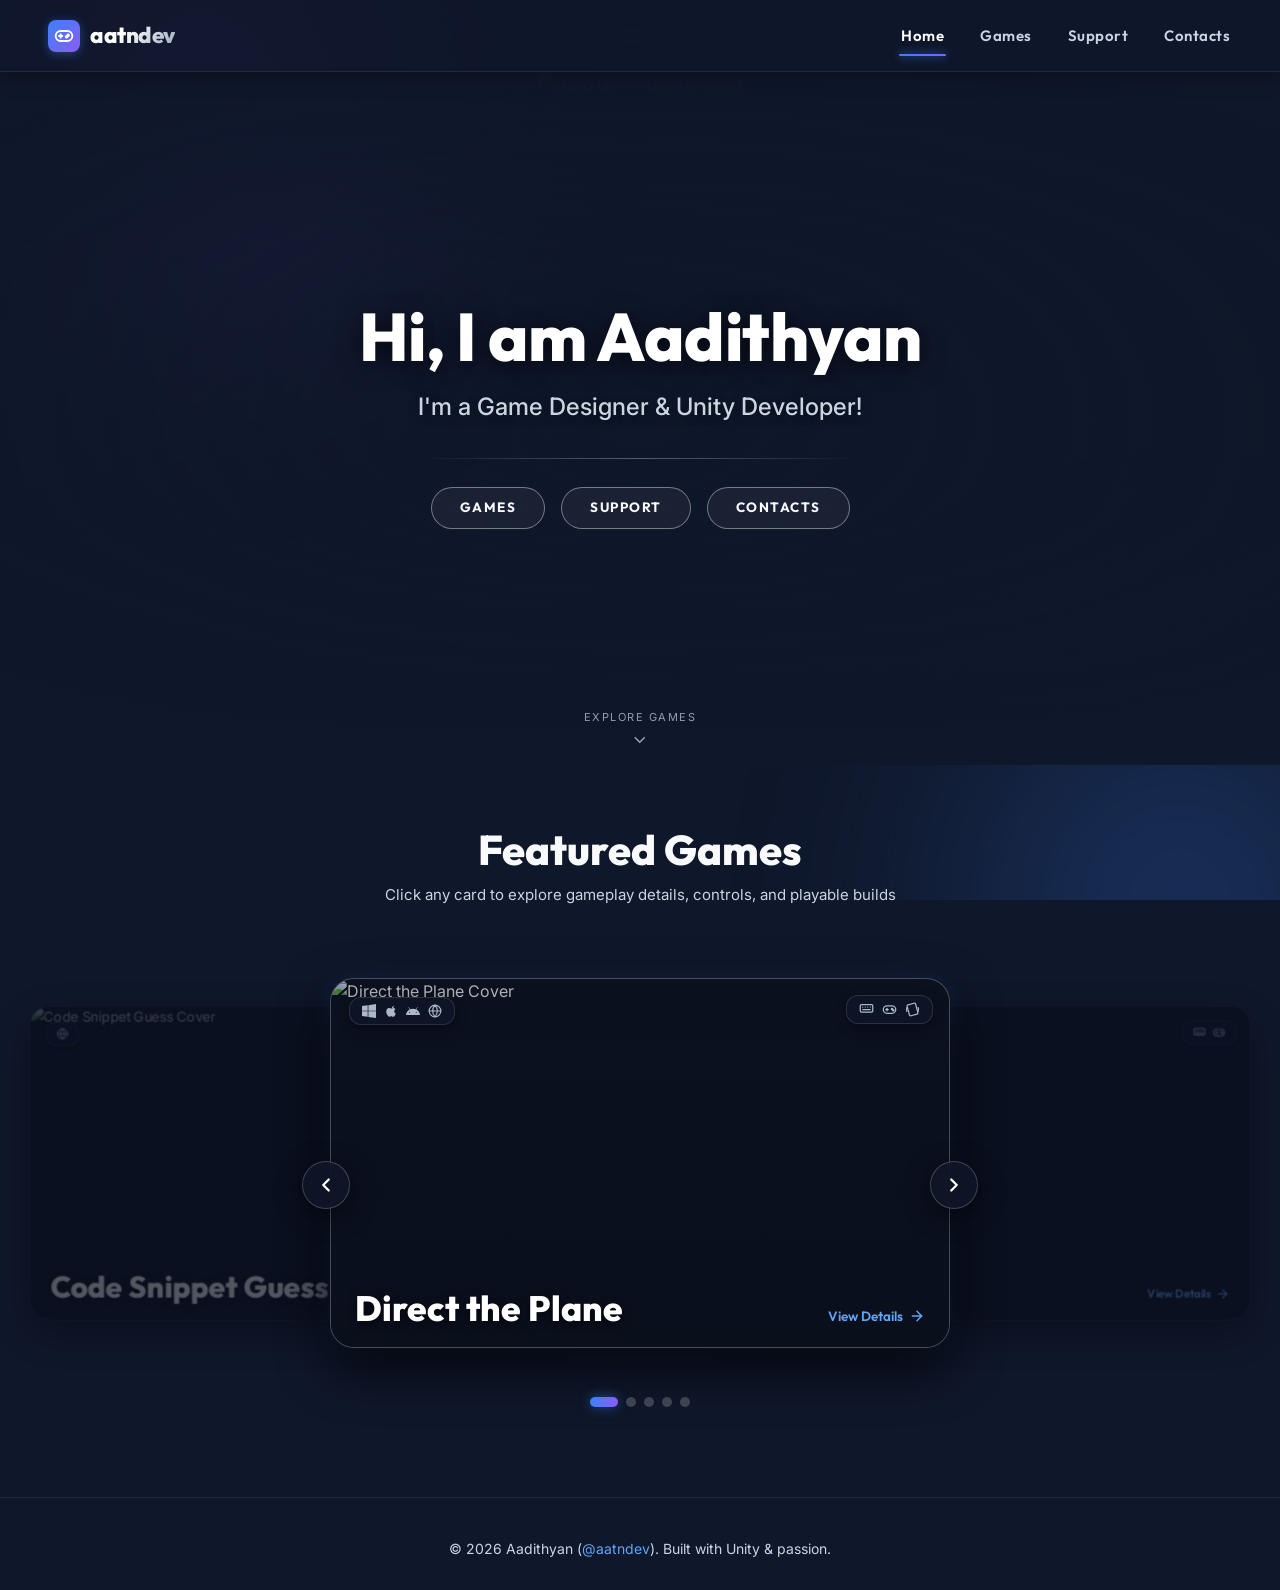
==== commit 031234b8: "Moved device info in game cards from bottom left to top left;" ====
--- a/index.html
+++ b/index.html
@@ -136,7 +136,7 @@
                         </div>
 
                         <!-- Bottom-Left Corner: Playable Platform Devices -->
-                        <div class="card-corner-badge badge-bottom-left" title="Platforms: Windows, Mac, Android, Web">
+                        <div class="card-corner-badge badge-top-left" title="Platforms: Windows, Mac, Android, Web">
                             <!-- Windows -->
                             <span class="corner-icon-item" title="Windows">
                                 <svg width="14" height="14" viewBox="0 0 24 24" fill="currentColor">
@@ -211,7 +211,7 @@
                         </div>
 
                         <!-- Bottom-Left Corner: Playable Platform Devices -->
-                        <div class="card-corner-badge badge-bottom-left" title="Platforms: Windows, Web">
+                        <div class="card-corner-badge badge-top-left" title="Platforms: Windows, Web">
                             <!-- Windows -->
                             <span class="corner-icon-item" title="Windows">
                                 <svg width="14" height="14" viewBox="0 0 24 24" fill="currentColor">
@@ -260,7 +260,7 @@
                         </div>
 
                         <!-- Bottom-Left Corner: Playable Platform Devices -->
-                        <div class="card-corner-badge badge-bottom-left" title="Platforms: Web Browser, PC">
+                        <div class="card-corner-badge badge-top-left" title="Platforms: Web Browser, PC">
                             <!-- Windows -->
                             <span class="corner-icon-item" title="Windows">
                                 <svg width="14" height="14" viewBox="0 0 24 24" fill="currentColor">
@@ -317,7 +317,7 @@
                         </div>
 
                         <!-- Bottom-Left Corner: Playable Platform Devices -->
-                        <div class="card-corner-badge badge-bottom-left" title="Platforms: Web Browser (HTML5)">
+                        <div class="card-corner-badge badge-top-left" title="Platforms: Web Browser (HTML5)">
                             <span class="corner-icon-item" title="Play in Browser">
                                 <svg width="14" height="14" viewBox="0 0 24 24" fill="none" stroke="currentColor" stroke-width="2" stroke-linecap="round" stroke-linejoin="round">
                                     <circle cx="12" cy="12" r="10"></circle>
@@ -371,7 +371,7 @@
                         </div>
 
                         <!-- Bottom-Left Corner: Playable Platform Devices -->
-                        <div class="card-corner-badge badge-bottom-left" title="Platforms: Web Browser">
+                        <div class="card-corner-badge badge-top-left" title="Platforms: Web Browser">
                             <span class="corner-icon-item" title="Play in Browser">
                                 <svg width="14" height="14" viewBox="0 0 24 24" fill="none" stroke="currentColor" stroke-width="2" stroke-linecap="round" stroke-linejoin="round">
                                     <circle cx="12" cy="12" r="10"></circle>
--- a/style.css
+++ b/style.css
@@ -560,8 +560,8 @@
     }
 
     /* Bottom Left Corner: Playable Platform Device Icons */
-    .card-corner-badge.badge-bottom-left {
-        bottom: 18px;
+    .card-corner-badge.badge-top-left {
+        top: 18px;
         left: 18px;
     }
 
@@ -1343,8 +1343,8 @@
         right: 10px;
     }
 
-    .card-corner-badge.badge-bottom-left {
-        bottom: 10px;
+    .card-corner-badge.badge-top-left {
+        top: 10px;
         left: 10px;
     }
 /**/
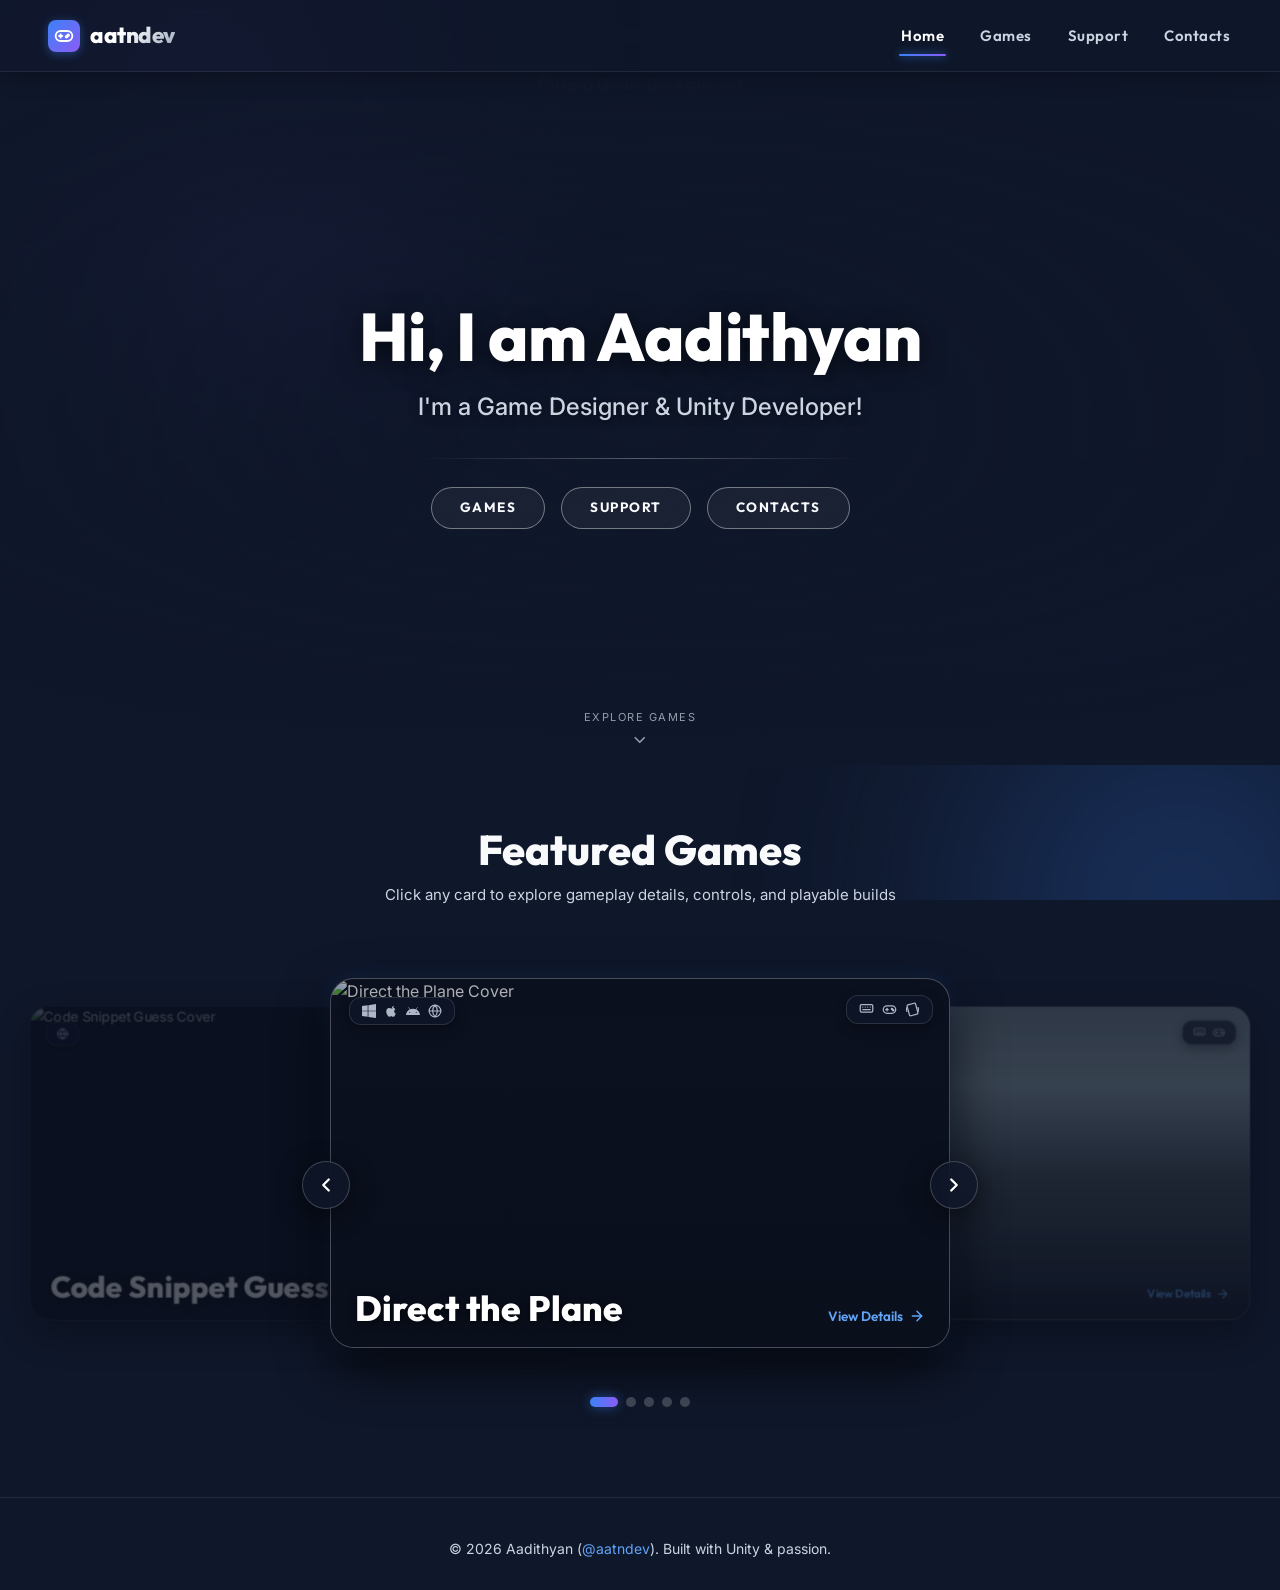
==== commit bd0ffb8d: "Updated Logo Images;" ====
--- a/index.html
+++ b/index.html
@@ -99,7 +99,8 @@
                 <div class="carousel-stage">
                     <!-- Card 1: Direct the Plane -->
                     <a href="direct-the-plane.html" class="showcase-card active" data-index="0" title="Direct the Plane">
-                        <img src="https://img.itch.zone/aW1hZ2UvNDA1MDI3NS8yNDE1NDUyMy5wbmc=/original/lkAWi2.png" alt="Direct the Plane Cover" class="showcase-card-bg">
+                        <img src="https://img.itch.zone/aW1hZ2UvNDA1MDI3NS8yNDE1NDUyMy5wbmc=/original/lkAWi2.png" 
+                            alt="Direct the Plane Cover" class="showcase-card-bg showcase-card-bg-contain">
                         <div class="showcase-card-overlay"></div>
 
                         <!-- Top-Right Corner: Input Devices -->
@@ -182,7 +183,8 @@
 
                     <!-- Card 2: Resize to Fit -->
                     <a href="resize-to-fit.html" class="showcase-card next" data-index="1" title="Resize to Fit">
-                        <img src="https://img.itch.zone/aW1nLzI3ODY3NTkxLnBuZw==/original/1wU5yC.png" alt="Resize to Fit Cover" class="showcase-card-bg">
+                        <img src="https://img.itch.zone/aW1nLzI3ODY3NTkxLnBuZw==/315x250%23c/xZYvqr.png" 
+                            alt="Resize to Fit Cover" class="showcase-card-bg showcase-card-bg-contain" style="background: #C7E3EB;">
                         <div class="showcase-card-overlay"></div>
 
                         <!-- Top-Right Corner: Input Devices -->
@@ -344,7 +346,7 @@
 
                     <!-- Card 5: Code Snippet Guess -->
                     <a href="code-snippet-guess.html" class="showcase-card prev" data-index="4" title="Code Snippet Guess">
-                        <img src="https://img.itch.zone/aW1nLzIyNzA4Mjg3LnBuZw==/original/H32fC4.png" alt="Code Snippet Guess Cover" class="showcase-card-bg">
+                        <img src="https://img.itch.zone/aW1nLzIyNzA4Mjg3LnBuZw==/315x250%23c/N5Pue4.png" alt="Code Snippet Guess Cover" class="showcase-card-bg">
                         <div class="showcase-card-overlay"></div>
 
                         <!-- Top-Right Corner: Input Devices -->
--- a/style.css
+++ b/style.css
@@ -518,7 +518,10 @@
     }
 
     .showcase-card.active:hover .showcase-card-bg {
-        transform: scale(1.04);
+        transform: scale(1.2);
+    }
+    .showcase-card-bg-contain {
+        object-fit: contain;
     }
 
     .showcase-card-overlay {
@@ -848,7 +851,11 @@
     }
 
     .game-lib-card:hover .game-lib-thumb img {
-        transform: scale(1.06);
+        transform: scale(1.05);
+    }
+
+    .game-lib-thumb-contain img {
+        object-fit: contain;
     }
 
     .game-lib-body {
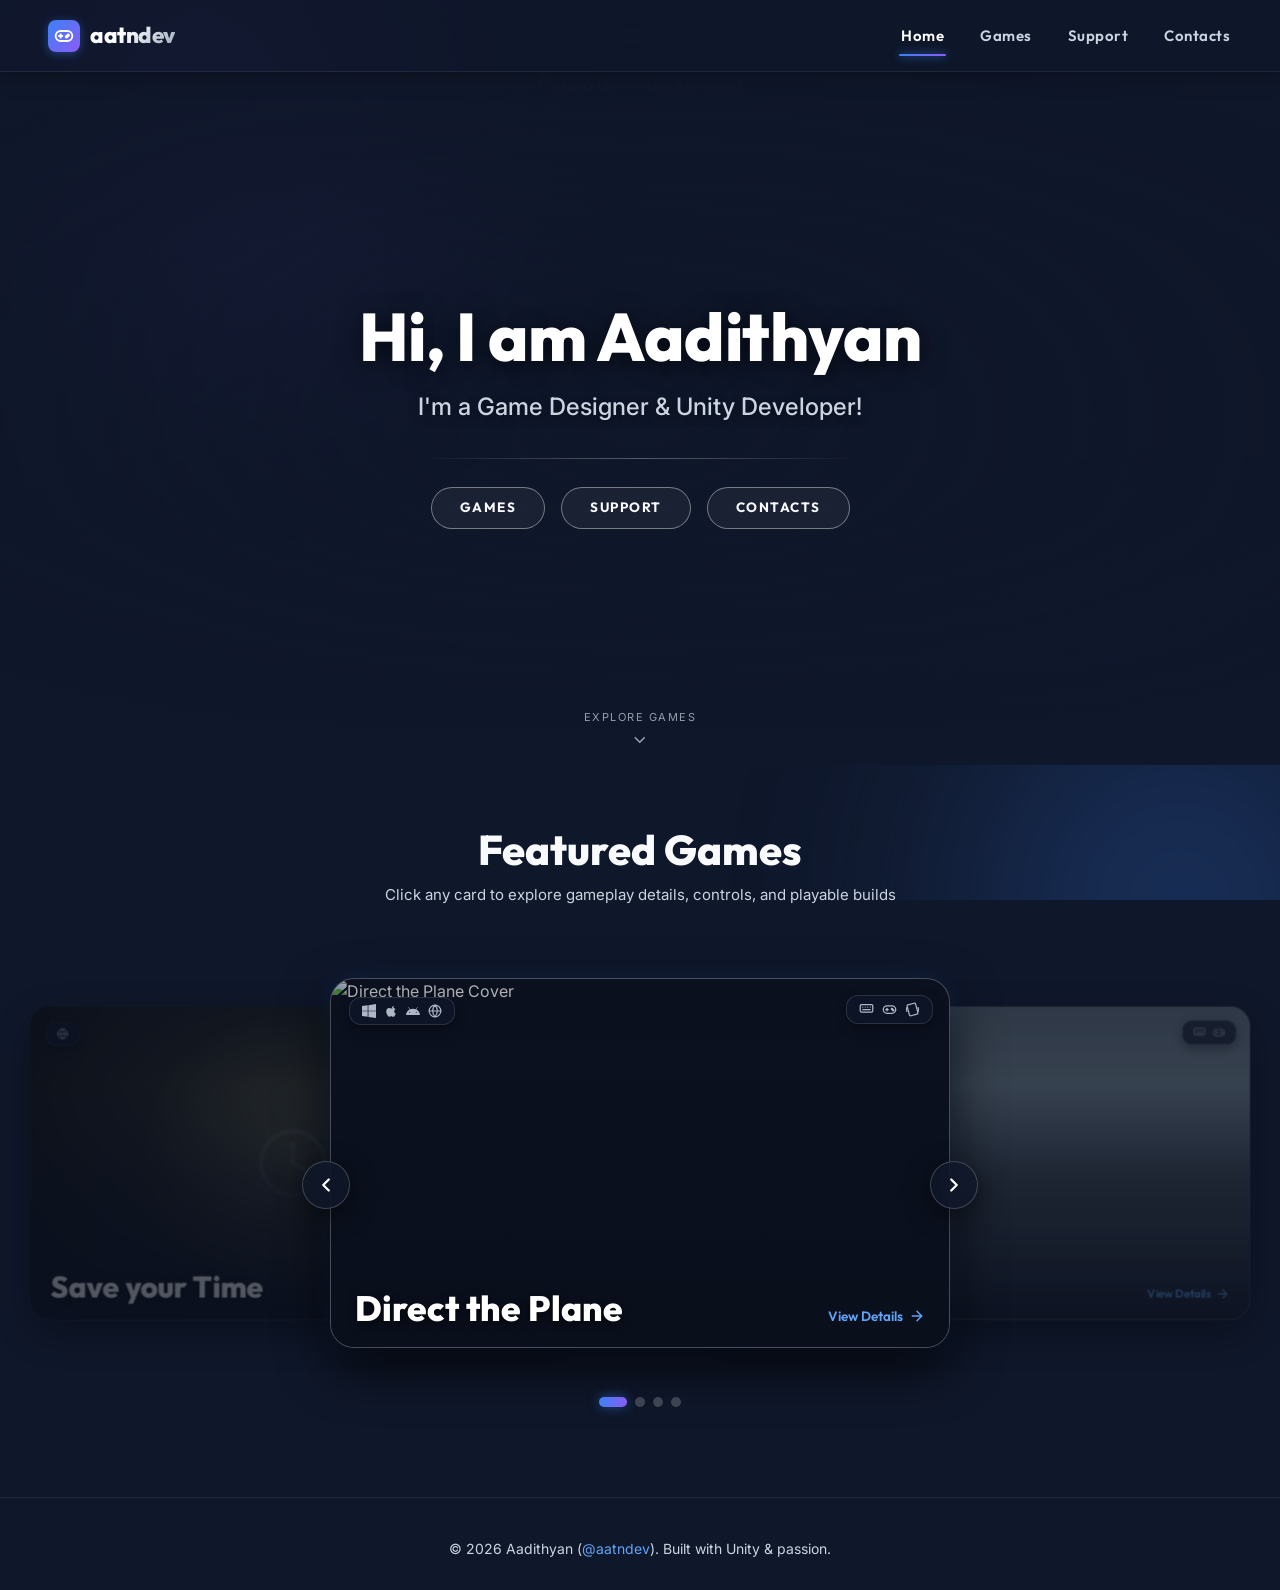
==== commit 95e8f282: "Removed Code Snippet Guess from featured;" ====
--- a/index.html
+++ b/index.html
@@ -343,60 +343,7 @@
                             </div>
                         </div>
                     </a>
-
-                    <!-- Card 5: Code Snippet Guess -->
-                    <a href="code-snippet-guess.html" class="showcase-card prev" data-index="4" title="Code Snippet Guess">
-                        <img src="https://img.itch.zone/aW1nLzIyNzA4Mjg3LnBuZw==/315x250%23c/N5Pue4.png" alt="Code Snippet Guess Cover" class="showcase-card-bg">
-                        <div class="showcase-card-overlay"></div>
-
-                        <!-- Top-Right Corner: Input Devices -->
-                        <div class="card-corner-badge badge-top-right" title="Input Controls: Keyboard & Mouse, Touch">
-                            <!-- Keyboard & Mouse -->
-                            <span class="corner-icon-item" title="Keyboard & Mouse">
-                                <svg width="15" height="15" viewBox="0 0 24 24" fill="none" stroke="currentColor" stroke-width="2" stroke-linecap="round" stroke-linejoin="round">
-                                    <rect x="2" y="4" width="20" height="12" rx="2"></rect>
-                                    <line x1="6" y1="8" x2="6.01" y2="8"></line>
-                                    <line x1="10" y1="8" x2="10.01" y2="8"></line>
-                                    <line x1="14" y1="8" x2="14.01" y2="8"></line>
-                                    <line x1="18" y1="8" x2="18.01" y2="8"></line>
-                                    <line x1="6" y1="12" x2="18" y2="12"></line>
-                                </svg>
-                            </span>
-                            <!-- Touch -->
-                            <span class="corner-icon-item" title="Touch / Screen Tap">
-                                <svg width="15" height="15" viewBox="0 0 24 24" fill="none" stroke="currentColor" stroke-width="2" stroke-linecap="round" stroke-linejoin="round">
-                                    <rect x="6" y="2" width="12" height="20" rx="2"></rect>
-                                    <circle cx="12" cy="18" r="1"></circle>
-                                    <path d="M12 10a2 2 0 1 0 0-4 2 2 0 0 0 0 4z"></path>
-                                </svg>
-                            </span>
-                        </div>
-
-                        <!-- Bottom-Left Corner: Playable Platform Devices -->
-                        <div class="card-corner-badge badge-top-left" title="Platforms: Web Browser">
-                            <span class="corner-icon-item" title="Play in Browser">
-                                <svg width="14" height="14" viewBox="0 0 24 24" fill="none" stroke="currentColor" stroke-width="2" stroke-linecap="round" stroke-linejoin="round">
-                                    <circle cx="12" cy="12" r="10"></circle>
-                                    <line x1="2" y1="12" x2="22" y2="12"></line>
-                                    <path d="M12 2a15.3 15.3 0 0 1 4 10 15.3 15.3 0 0 1-4 10 15.3 15.3 0 0 1-4-10 15.3 15.3 0 0 1 4-10z"></path>
-                                </svg>
-                            </span>
-                        </div>
-
-                        <!-- Card Content Header -->
-                        <div class="showcase-card-content">
-                            <div class="showcase-card-header">
-                                <h3 class="showcase-card-title">Code Snippet Guess</h3>
-                                <span class="showcase-card-action">
-                                    View Details
-                                    <svg width="16" height="16" viewBox="0 0 24 24" fill="none" stroke="currentColor" stroke-width="2.2" stroke-linecap="round" stroke-linejoin="round">
-                                        <line x1="5" y1="12" x2="19" y2="12"></line>
-                                        <polyline points="12 5 19 12 12 19"></polyline>
-                                    </svg>
-                                </span>
-                            </div>
-                        </div>
-                    </a>
+    
                 </div>
 
                 <!-- Right Paddle -->
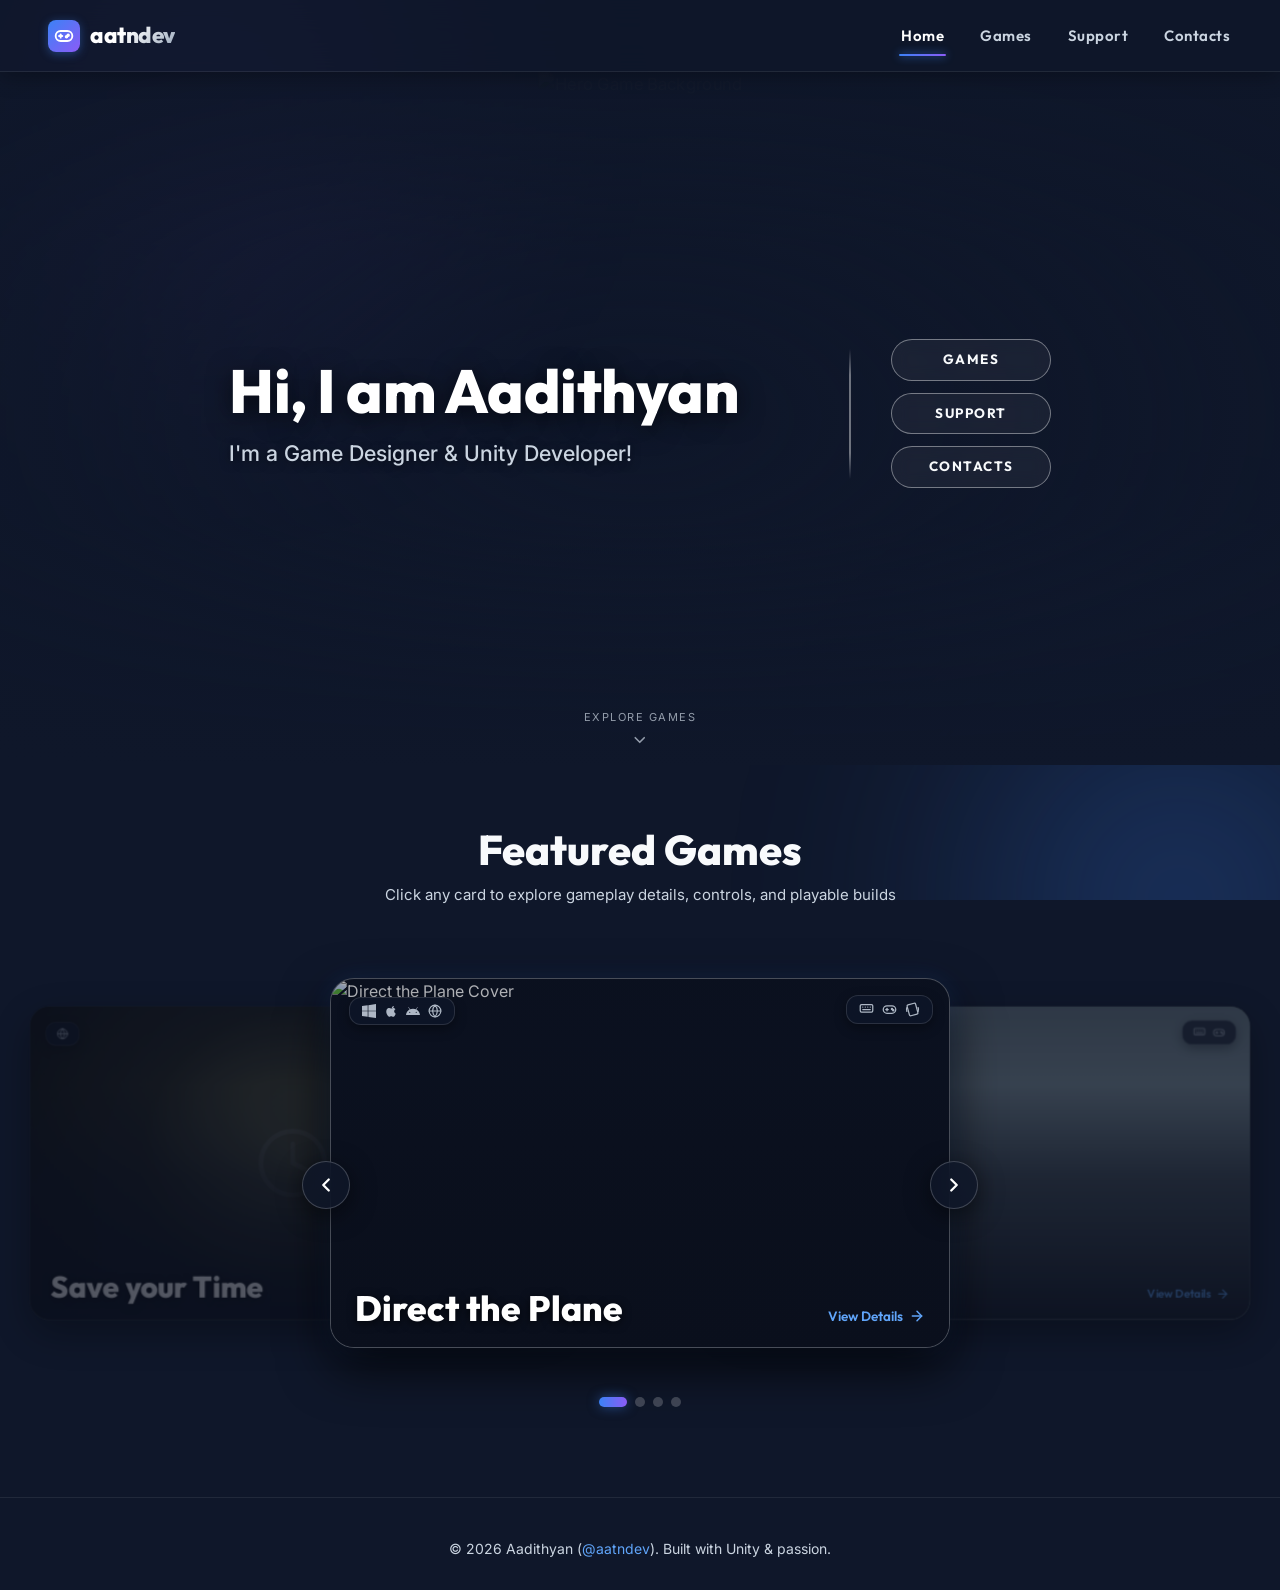
==== commit 3cc1c739: "Updated home index page design;" ====
--- a/index.html
+++ b/index.html
@@ -54,7 +54,7 @@
     </header>
 
     <main>
-        <!-- Hero Section (Inspired by Amy Elliot's Portfolio) -->
+        <!-- Hero Section -->
         <section class="hero-section" id="hero">
             <div class="hero-bg-wrapper">
                 <img src="https://img.itch.zone/aW1hZ2UvNDA1MDI3NS8yNDE1NDUyMy5wbmc=/original/lkAWi2.png" alt="Hero Game Background" class="hero-bg-image">
@@ -62,8 +62,10 @@
             </div>
 
             <div class="hero-content fade-in">
-                <h1 class="hero-title">Hi, I am Aadithyan</h1>
-                <p class="hero-subtitle">I'm a Game Designer & Unity Developer!</p>
+                <div class="hero-text">
+                    <h1 class="hero-title">Hi, I am Aadithyan</h1>
+                    <p class="hero-subtitle">I'm a Game Designer & Unity Developer!</p>
+                </div>
                 <div class="hero-divider"></div>
                 <div class="hero-buttons">
                     <a href="#mygames" class="hero-pill-btn">Games</a>
--- a/style.css
+++ b/style.css
@@ -240,7 +240,7 @@
     }
 
     /* ==========================================================================
-       Amy Elliot Inspired Hero Section
+       Hero Section
        ========================================================================== */
     .hero-section {
         position: relative;
@@ -288,18 +288,31 @@
         position: relative;
         z-index: 2;
         max-width: 850px;
+        max-width: 960px;
+        width: 100%;
         margin: 0 auto;
         display: flex;
         flex-direction: column;
-        align-items: center;
+        flex-direction: row;
+        align-items: center;
+        justify-content: center;
+        gap: 40px;
+    }
+
+    .hero-text {
+        text-align: left;
+        flex: 1;
+        max-width: 580px;
     }
 
     .hero-title {
         font-size: clamp(2.4rem, 5.5vw, 4.2rem);
+        font-size: clamp(2.2rem, 5vw, 3.8rem);
         font-weight: 800;
         font-family: var(--font-heading);
         color: #ffffff;
         margin-bottom: 12px;
+        margin-bottom: 10px;
         letter-spacing: -0.5px;
         line-height: 1.15;
         text-shadow: 0 4px 25px rgba(0, 0, 0, 0.7);
@@ -307,9 +320,11 @@
 
     .hero-subtitle {
         font-size: clamp(1.1rem, 2.2vw, 1.5rem);
+        font-size: clamp(1.05rem, 2vw, 1.35rem);
         font-weight: 500;
         color: #cbd5e1;
         margin-bottom: 24px;
+        margin-bottom: 0;
         text-shadow: 0 2px 10px rgba(0, 0, 0, 0.5);
     }
 
@@ -319,14 +334,24 @@
         height: 1px;
         background: linear-gradient(90deg, transparent, rgba(255, 255, 255, 0.3), transparent);
         margin: 8px auto 28px;
+        width: 1.5px;
+        height: 130px;
+        background: linear-gradient(180deg, transparent, rgba(255, 255, 255, 0.4) 20%, rgba(255, 255, 255, 0.4) 80%, transparent);
+        margin: 0;
+        flex-shrink: 0;
     }
 
     .hero-buttons {
         display: flex;
         align-items: center;
+        flex-direction: column;
+        align-items: stretch;
         justify-content: center;
         gap: 16px;
         flex-wrap: wrap;
+        gap: 12px;
+        flex-shrink: 0;
+        min-width: 160px;
     }
 
     .hero-pill-btn {
@@ -806,11 +831,327 @@
     }
 
     /* Games Library Page Grid */
+    /* ========================================================================
+       Games Page Layout (sidebar + main)
+       ======================================================================== */
+    .games-page-layout {
+        display: flex;
+        align-items: flex-start;
+        min-height: calc(100vh - 72px);
+        position: relative;
+    }
+
+    /* ========================================================================
+       Filter Sidebar
+       ======================================================================== */
+    .filter-sidebar {
+        position: fixed;
+        top: 72px;
+        left: 0;
+        width: 270px;
+        height: calc(100vh - 72px);
+        background: rgba(15, 23, 42, 0.92);
+        backdrop-filter: blur(20px);
+        -webkit-backdrop-filter: blur(20px);
+        border-right: 1px solid var(--border-glass);
+        z-index: 200;
+        transform: translateX(-100%);
+        transition: transform var(--transition-smooth);
+        overflow-y: auto;
+        overflow-x: hidden;
+        scrollbar-width: thin;
+        scrollbar-color: rgba(255,255,255,0.12) transparent;
+    }
+
+    .filter-sidebar.open {
+        transform: translateX(0);
+        box-shadow: 8px 0 40px rgba(0, 0, 0, 0.4);
+    }
+
+    .filter-sidebar-inner {
+        padding: 24px 20px 40px;
+    }
+
+    .filter-sidebar-header {
+        display: flex;
+        align-items: center;
+        justify-content: space-between;
+        margin-bottom: 20px;
+    }
+
+    .filter-sidebar-title {
+        display: flex;
+        align-items: center;
+        gap: 8px;
+        font-family: var(--font-heading);
+        font-size: 15px;
+        font-weight: 700;
+        color: #ffffff;
+        letter-spacing: 0.3px;
+    }
+
+    .filter-sidebar-close {
+        width: 30px;
+        height: 30px;
+        border-radius: 8px;
+        background: rgba(255,255,255,0.06);
+        border: 1px solid rgba(255,255,255,0.1);
+        color: var(--text-secondary);
+        cursor: pointer;
+        display: flex;
+        align-items: center;
+        justify-content: center;
+        transition: all var(--transition-fast);
+        flex-shrink: 0;
+    }
+
+    .filter-sidebar-close:hover {
+        background: rgba(255,255,255,0.12);
+        color: #ffffff;
+    }
+
+    /* Active filter chips inside sidebar */
+    .active-filters {
+        margin-bottom: 16px;
+        padding-bottom: 16px;
+        border-bottom: 1px solid var(--border-glass);
+    }
+
+    .active-filters-chips {
+        display: flex;
+        flex-wrap: wrap;
+        gap: 6px;
+        margin-bottom: 10px;
+    }
+
+    .active-filter-chip {
+        display: inline-flex;
+        align-items: center;
+        gap: 5px;
+        padding: 4px 10px;
+        background: rgba(59, 130, 246, 0.15);
+        border: 1px solid rgba(59, 130, 246, 0.4);
+        border-radius: 999px;
+        color: #93c5fd;
+        font-size: 12px;
+        font-weight: 500;
+        cursor: pointer;
+        transition: all var(--transition-fast);
+    }
+
+    .active-filter-chip:hover {
+        background: rgba(59, 130, 246, 0.25);
+        border-color: rgba(59, 130, 246, 0.6);
+    }
+
+    .filter-clear-all {
+        background: none;
+        border: none;
+        color: var(--accent-primary);
+        font-size: 12px;
+        font-weight: 600;
+        cursor: pointer;
+        padding: 0;
+        transition: color var(--transition-fast);
+        font-family: var(--font-body);
+    }
+
+    .filter-clear-all:hover {
+        color: #93c5fd;
+    }
+
+    /* Filter group */
+    .filter-group {
+        margin-bottom: 4px;
+    }
+
+    .filter-group-header {
+        width: 100%;
+        display: flex;
+        align-items: center;
+        justify-content: space-between;
+        background: none;
+        border: none;
+        color: #ffffff;
+        font-family: var(--font-heading);
+        font-size: 13px;
+        font-weight: 700;
+        letter-spacing: 0.5px;
+        text-transform: uppercase;
+        padding: 10px 0;
+        cursor: pointer;
+        transition: color var(--transition-fast);
+    }
+
+    .filter-group-header:hover {
+        color: #93c5fd;
+    }
+
+    .filter-group-chevron {
+        transition: transform var(--transition-fast);
+        flex-shrink: 0;
+        color: var(--text-secondary);
+    }
+
+    .filter-group-header[aria-expanded="false"] .filter-group-chevron {
+        transform: rotate(-90deg);
+    }
+
+    .filter-group-body {
+        display: flex;
+        flex-direction: column;
+        gap: 2px;
+        overflow: hidden;
+        transition: max-height 0.3s cubic-bezier(0.16, 1, 0.3, 1);
+        padding-bottom: 8px;
+    }
+
+    .filter-group-body.collapsed {
+        max-height: 0 !important;
+        padding-bottom: 0;
+    }
+
+    .filter-checkbox-label {
+        display: flex;
+        align-items: center;
+        gap: 10px;
+        padding: 7px 8px;
+        border-radius: 8px;
+        color: var(--text-secondary);
+        font-size: 14px;
+        cursor: pointer;
+        transition: background var(--transition-fast), color var(--transition-fast);
+        user-select: none;
+    }
+
+    .filter-checkbox-label:hover {
+        background: rgba(255,255,255,0.05);
+        color: #ffffff;
+    }
+
+    .filter-checkbox-label input[type="checkbox"] {
+        appearance: none;
+        -webkit-appearance: none;
+        width: 16px;
+        height: 16px;
+        border-radius: 4px;
+        border: 1.5px solid rgba(255,255,255,0.25);
+        background: transparent;
+        flex-shrink: 0;
+        cursor: pointer;
+        transition: all var(--transition-fast);
+        position: relative;
+    }
+
+    .filter-checkbox-label input[type="checkbox"]:checked {
+        background: var(--accent-primary);
+        border-color: var(--accent-primary);
+    }
+
+    .filter-checkbox-label input[type="checkbox"]:checked::after {
+        content: '';
+        position: absolute;
+        left: 4px;
+        top: 1px;
+        width: 5px;
+        height: 9px;
+        border: 2px solid #ffffff;
+        border-top: none;
+        border-left: none;
+        transform: rotate(45deg);
+    }
+
+    .filter-divider {
+        height: 1px;
+        background: var(--border-glass);
+        margin: 8px 0;
+    }
+
+    /* Overlay (mobile) */
+    .filter-overlay {
+        display: none;
+        position: fixed;
+        inset: 0;
+        background: rgba(0, 0, 0, 0.55);
+        z-index: 199;
+        backdrop-filter: blur(2px);
+    }
+
+    .filter-overlay.active {
+        display: block;
+    }
+
+    /* ========================================================================
+       Games Main Content Area
+       ======================================================================== */
+    .games-main-content {
+        flex: 1;
+        min-width: 0;
+        transition: margin-left var(--transition-smooth);
+    }
+
+    /* Filter toggle bar (above grid) */
+    .filter-toggle-bar {
+        display: flex;
+        align-items: center;
+        gap: 16px;
+        margin-bottom: 8px;
+    }
+
+    .filter-toggle-btn {
+        display: inline-flex;
+        align-items: center;
+        gap: 8px;
+        padding: 8px 16px;
+        background: rgba(255,255,255,0.06);
+        border: 1px solid rgba(255,255,255,0.12);
+        border-radius: 10px;
+        color: var(--text-secondary);
+        font-family: var(--font-heading);
+        font-size: 14px;
+        font-weight: 600;
+        cursor: pointer;
+        transition: all var(--transition-fast);
+    }
+
+    .filter-toggle-btn:hover,
+    .filter-toggle-btn[aria-expanded="true"] {
+        background: rgba(255,255,255,0.1);
+        border-color: rgba(255,255,255,0.22);
+        color: #ffffff;
+    }
+
+    .filter-active-count {
+        display: inline-flex;
+        align-items: center;
+        justify-content: center;
+        min-width: 18px;
+        height: 18px;
+        padding: 0 5px;
+        border-radius: 999px;
+        background: var(--accent-primary);
+        color: #fff;
+        font-size: 11px;
+        font-weight: 700;
+        line-height: 1;
+    }
+
+    .games-count {
+        color: var(--text-secondary);
+        font-size: 14px;
+    }
+
+    /* ========================================================================
+       Games Library Page Grid
+       ======================================================================== */
     .games-lib-grid {
         display: grid;
         grid-template-columns: repeat(auto-fill, minmax(320px, 1fr));
         gap: 28px;
         margin-top: 36px;
+        grid-template-columns: repeat(auto-fill, minmax(300px, 1fr));
+        gap: 24px;
+        margin-top: 16px;
         margin-bottom: 60px;
     }
 
@@ -879,6 +1220,119 @@
         line-height: 1.5;
         margin-bottom: 16px;
         flex-grow: 1;
+    }
+
+    /* ========================================================================
+       Tags Row — single line with overflow "+N more" dropdown
+       ======================================================================== */
+    .game-lib-tags-row {
+        display: flex;
+        align-items: center;
+        gap: 8px;
+        margin-bottom: 16px;
+        overflow: visible;
+        position: relative;
+    }
+
+    .game-lib-tags-inline {
+        display: flex;
+        align-items: center;
+        gap: 6px;
+        overflow: hidden;
+        flex: 1;
+        min-width: 0;
+        flex-wrap: nowrap;
+    }
+
+    .tag-sm {
+        font-size: 12px;
+        padding: 4px 10px;
+        white-space: nowrap;
+        flex-shrink: 0;
+    }
+
+    .tag-input {
+        background: rgba(139, 92, 246, 0.12);
+        border-color: rgba(139, 92, 246, 0.4);
+        color: #c4b5fd;
+    }
+
+    .tag-jam {
+        background: rgba(224, 115, 60, 0.12);
+        border-color: rgba(224, 115, 60, 0.4);
+        color: #fdba74;
+    }
+
+    /* "+N more" trigger */
+    .tags-overflow-trigger {
+        position: relative;
+        flex-shrink: 0;
+        display: none;
+        align-items: center;
+    }
+
+    .tags-overflow-more {
+        display: inline-flex;
+        align-items: center;
+        padding: 4px 10px;
+        border-radius: 999px;
+        background: rgba(255,255,255,0.06);
+        border: 1px solid rgba(255,255,255,0.12);
+        color: var(--text-secondary);
+        font-size: 12px;
+        font-weight: 500;
+        white-space: nowrap;
+        cursor: default;
+        transition: all var(--transition-fast);
+    }
+
+    .tags-overflow-trigger:hover .tags-overflow-more,
+    .tags-overflow-trigger:focus .tags-overflow-more {
+        background: rgba(255,255,255,0.1);
+        border-color: rgba(255,255,255,0.22);
+        color: #ffffff;
+    }
+
+    /* Dropdown panel */
+    .tags-overflow-dropdown {
+        position: absolute;
+        bottom: calc(100% + 8px);
+        right: 0;
+        min-width: 180px;
+        max-width: 260px;
+        background: rgba(15, 23, 42, 0.96);
+        border: 1px solid rgba(255,255,255,0.12);
+        border-radius: 12px;
+        padding: 10px;
+        display: flex;
+        flex-wrap: wrap;
+        gap: 6px;
+        opacity: 0;
+        pointer-events: none;
+        transform: translateY(4px);
+        transition: opacity 0.18s ease, transform 0.18s ease;
+        z-index: 50;
+        backdrop-filter: blur(16px);
+        -webkit-backdrop-filter: blur(16px);
+        box-shadow: 0 8px 32px rgba(0,0,0,0.5);
+    }
+
+    .tags-overflow-trigger:hover .tags-overflow-dropdown,
+    .tags-overflow-trigger:focus .tags-overflow-dropdown,
+    .tags-overflow-trigger:focus-within .tags-overflow-dropdown {
+        opacity: 1;
+        pointer-events: auto;
+        transform: translateY(0);
+    }
+
+    /* Empty state */
+    .games-empty-state {
+        grid-column: 1 / -1;
+        flex-direction: column;
+        align-items: center;
+        justify-content: center;
+        padding: 60px 20px;
+        text-align: center;
     }
 
     /* Grid System */
@@ -1234,6 +1688,17 @@
     /* Responsive */
 @media (max-width: 768px) {
 
+    /* Games lib grid: single column on mobile */
+    .games-lib-grid {
+        grid-template-columns: 1fr;
+    }
+
+    /* Filter sidebar: full-width slide-in on mobile */
+    .filter-sidebar {
+        width: 85vw;
+        max-width: 320px;
+    }
+
     /* 🔝 Fix top tabs bar */
     .tabs {
         padding: 12px 20px; /* reduce side padding */
@@ -1242,6 +1707,7 @@
         gap: 10px;
         align-items: center;
     }
+
 
     .tab{
         display: flex;
@@ -1437,4 +1903,27 @@
     .long-round {
         border-radius: px;
     }
+
+    /* Hero Section Mobile */
+    .hero-content {
+        flex-direction: column;
+        text-align: center;
+        gap: 20px;
+    }
+
+    .hero-text {
+        text-align: center;
+    }
+
+    .hero-divider {
+        width: 180px;
+        height: 1.5px;
+        background: linear-gradient(90deg, transparent, rgba(255, 255, 255, 0.4), transparent);
+        margin: 4px auto;
+    }
+
+    .hero-buttons {
+        width: 100%;
+        max-width: 220px;
+    }
 } 
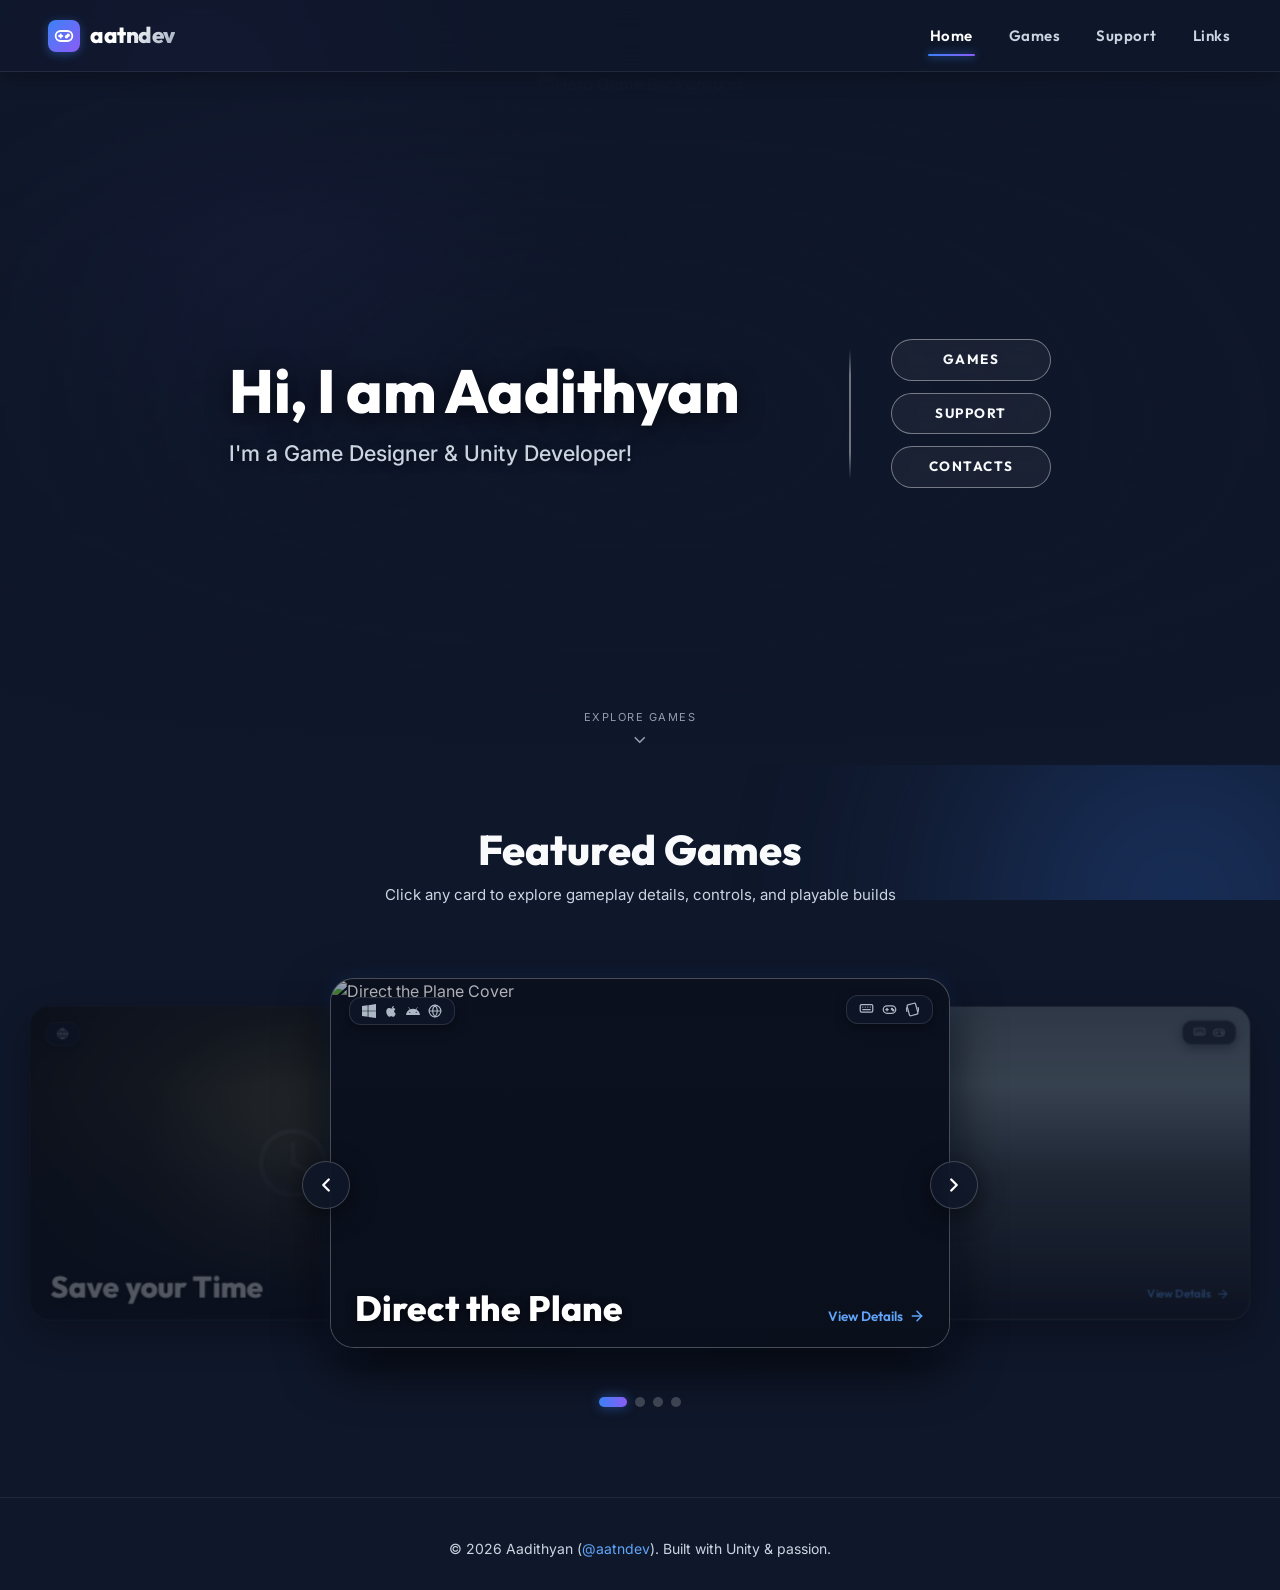
==== commit f3b8f868: "Update title in navbar and subheadings;" ====
--- a/index.html
+++ b/index.html
@@ -40,7 +40,7 @@
                 <a href="index.html" class="active">Home</a>
                 <a href="games.html">Games</a>
                 <a href="support.html">Support</a>
-                <a href="contacts.html">Contacts</a>
+                <a href="contacts.html">Links</a>
             </div>
 
             <button class="hamburger" id="hamburger" aria-label="Toggle navigation menu" aria-expanded="false">
@@ -100,7 +100,7 @@
                 <!-- Carousel 3D Stage -->
                 <div class="carousel-stage">
                     <!-- Card 1: Direct the Plane -->
-                    <a href="direct-the-plane.html" class="showcase-card active" data-index="0" title="Direct the Plane">
+                    <a href="games/direct-the-plane.html" class="showcase-card active" data-index="0" title="Direct the Plane">
                         <img src="https://img.itch.zone/aW1hZ2UvNDA1MDI3NS8yNDE1NDUyMy5wbmc=/original/lkAWi2.png" 
                             alt="Direct the Plane Cover" class="showcase-card-bg showcase-card-bg-contain">
                         <div class="showcase-card-overlay"></div>
@@ -184,7 +184,7 @@
                     </a>
 
                     <!-- Card 2: Resize to Fit -->
-                    <a href="resize-to-fit.html" class="showcase-card next" data-index="1" title="Resize to Fit">
+                    <a href="games/resize-to-fit.html" class="showcase-card next" data-index="1" title="Resize to Fit">
                         <img src="https://img.itch.zone/aW1nLzI3ODY3NTkxLnBuZw==/315x250%23c/xZYvqr.png" 
                             alt="Resize to Fit Cover" class="showcase-card-bg showcase-card-bg-contain" style="background: #C7E3EB;">
                         <div class="showcase-card-overlay"></div>
@@ -248,7 +248,7 @@
                     </a>
 
                     <!-- Card 3: Fit the Window -->
-                    <a href="fit-the-window.html" class="showcase-card hidden-right" data-index="2" title="Fit the Window">
+                    <a href="games/fit-the-window.html" class="showcase-card hidden-right" data-index="2" title="Fit the Window">
                         <img src="https://img.itch.zone/aW1nLzI4NjIxODY3LnBuZw==/original/yyqaSf.png" alt="Fit the Window Cover" class="showcase-card-bg">
                         <div class="showcase-card-overlay"></div>
 
@@ -297,7 +297,7 @@
                     </a>
 
                     <!-- Card 4: Save your Time -->
-                    <a href="save-your-time.html" class="showcase-card hidden-right" data-index="3" title="Save your Time">
+                    <a href="games/save-your-time.html" class="showcase-card hidden-right" data-index="3" title="Save your Time">
                         <div class="showcase-card-bg" style="background: radial-gradient(circle at center, #95945c 0%, #303020 50%, #10100a 100%); display: flex; align-items: center; justify-content: center;">
                             <svg width="90" height="90" viewBox="0 0 24 24" fill="none" stroke="rgba(255, 255, 255, 0.25)" stroke-width="1.5" stroke-linecap="round" stroke-linejoin="round">
                                 <circle cx="12" cy="12" r="10"></circle>
